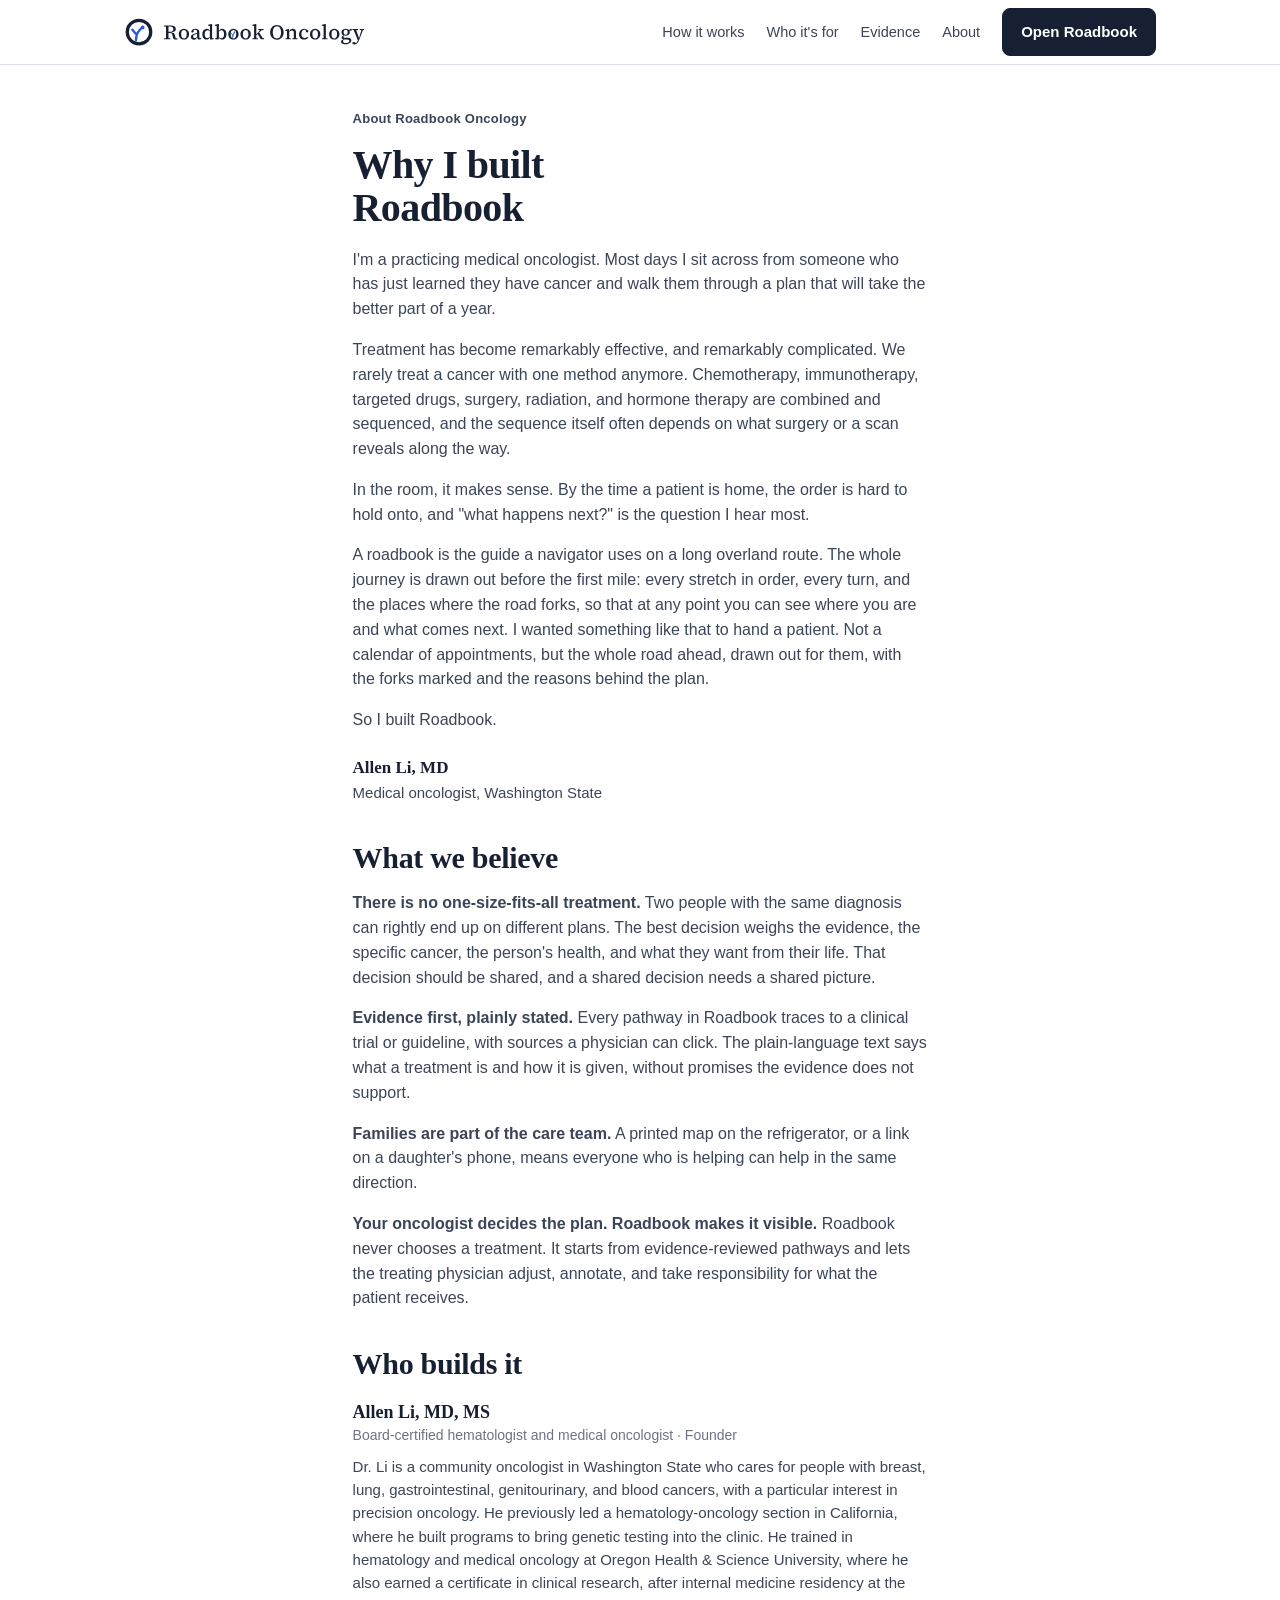
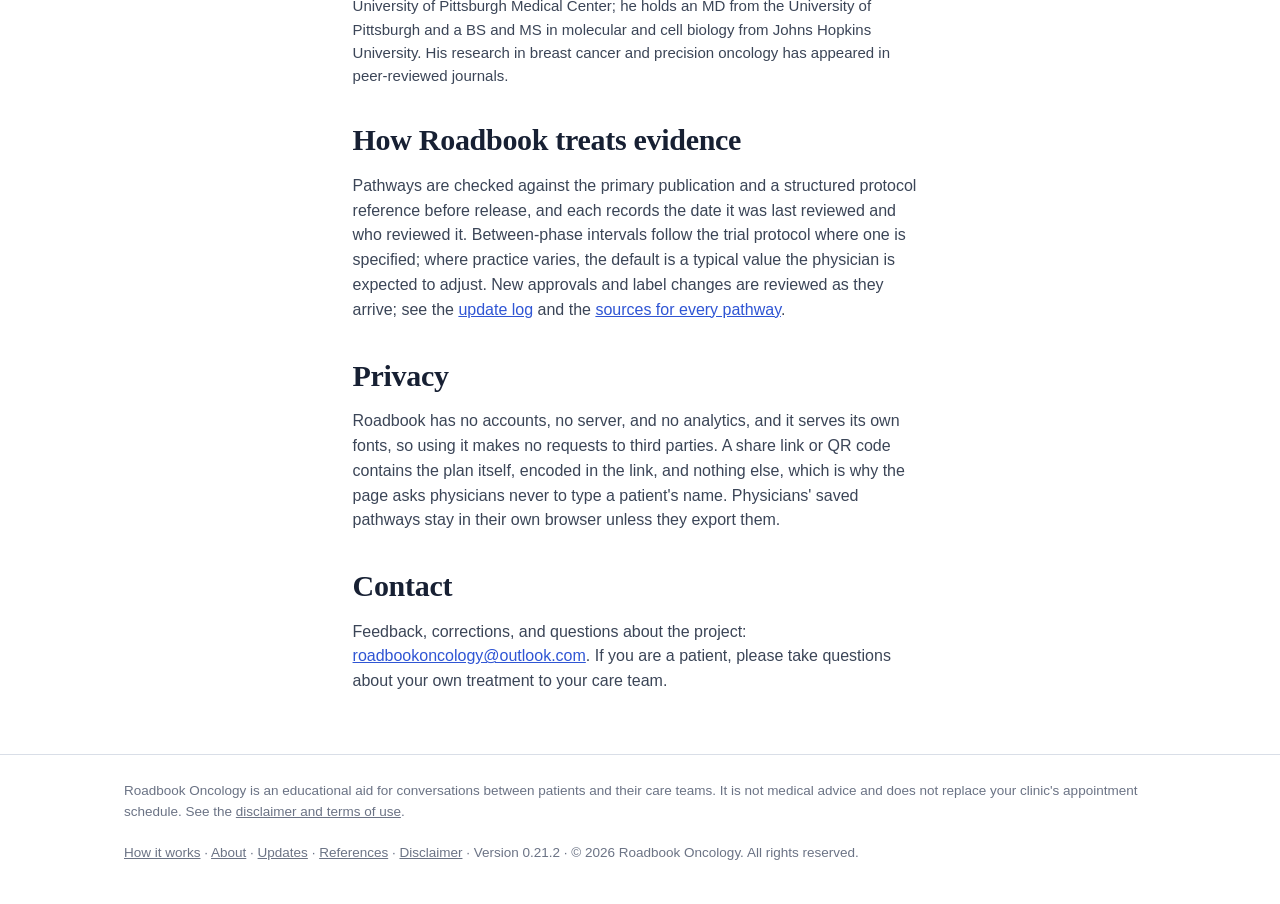
==== about.html @ 65928322 "Shared plans: no link off the page (0.21.2) A plan opened from its link or QR code should take the p" ====
<!doctype html>
<html lang="en">
<head>
<meta charset="utf-8">
<meta name="viewport" content="width=device-width, initial-scale=1">
<title>Roadbook Oncology: about</title>
<meta name="description" content="Why Roadbook exists, who builds it, and how it treats evidence.">
<meta property="og:site_name" content="Roadbook Oncology">
<meta property="og:title" content="Roadbook: treatment maps for cancer care">
<meta property="og:description" content="Why Roadbook exists, who builds it, and how it treats evidence.">
<meta property="og:image" content="https://allentheli.github.io/Roadbook/assets/brand/og.png">
<link rel="icon" href="assets/brand/favicon.svg" type="image/svg+xml">
<link rel="icon" href="assets/brand/favicon.ico" sizes="32x32">
<link rel="apple-touch-icon" href="assets/brand/apple-touch-icon.png">
<link rel="stylesheet" href="fonts/fonts.css">
<link rel="stylesheet" href="site.css?v=044">
</head>
<body>
<header class="top"><div class="wrap">
  <a class="logo" href="index.html"><svg class="mark" viewBox="0 0 24 24" aria-hidden="true"><circle cx="12" cy="12" r="9.4" fill="none" stroke="#172033" stroke-width="2.6"></circle><path d="M9.6 18.4 Q9.6 11.8 14.9 8.3 M9.6 13.6 L6.7 10.2" fill="none" stroke="#2F55D4" stroke-width="1.9" stroke-linecap="round" stroke-linejoin="round"></path><circle cx="14.9" cy="8.3" r="1.55" fill="#2F55D4"></circle></svg> <svg class="wordmark full" viewBox="47 63 1920 196" role="img" aria-label="Roadbook Oncology"><g transform="translate(40 40) scale(0.2)"><g fill="#172033"><path d="M344 850L36 850L36 795L171 787L211 787L344 795L344 850M251 850L130 850Q131 799 131 747.5Q131 696 131 644.5Q131 593 131 541L131 541L131 491Q131 440 131 388.5Q131 337 131 285.5Q131 234 130 183L130 183L251 183Q251 235 250.5 287Q250 339 250 392Q250 445 250 501L250 501L250 535Q250 589 250 642Q250 695 250.5 746.5Q251 798 251 850L251 850M594 860L594 860Q539 860 509.5 841Q480 822 468 774L468 774L436 643Q427 604 411.5 583Q396 562 373 553.5Q350 545 313 545L313 545L194 545L194 492L327 492Q380 492 414 475Q448 458 464 428Q480 398 480 360L480 360Q480 299 444 269Q408 239 332 239L332 239L204 239L204 183L346 183Q469 183 535.5 228Q602 273 602 354L602 354Q602 400 575.5 435Q549 470 500 491Q451 512 385 515L385 515L385 521Q424 522 452 529.5Q480 537 500 552Q520 567 533.5 591.5Q547 616 557 652L557 652L604 821L556 786L682 797L682 850Q670 853 656 855Q642 857 627 858.5Q612 860 594 860M163 246L36 238L36 183L176 183L176 246L163 246M990 863L990 863Q924 863 867 833.5Q810 804 776 746Q742 688 742 605L742 605Q742 522 776.5 463.5Q811 405 867.5 374.5Q924 344 990 344L990 344Q1055 344 1112 374Q1169 404 1203.5 461.5Q1238 519 1238 602L1238 602Q1238 685 1203.5 743.5Q1169 802 1112.5 832.5Q1056 863 990 863M990 808L990 808Q1032 808 1061 786Q1090 764 1106 719Q1122 674 1122 605L1122 605Q1122 536 1106 490Q1090 444 1061 421.5Q1032 399 990 399L990 399Q948 399 918.5 421.5Q889 444 874 489Q859 534 859 603L859 603Q859 673 874 718.5Q889 764 918.5 786Q948 808 990 808M1463 865L1463 865Q1406 865 1366 831Q1326 797 1326 734L1326 734Q1326 697 1342 668.5Q1358 640 1395 617.5Q1432 595 1496 577L1496 577Q1524 569 1552 562Q1580 555 1607.5 547Q1635 539 1663 532L1663 532L1663 574Q1628 584 1593.5 595Q1559 606 1524 617L1524 617Q1487 628 1467 643Q1447 658 1439.5 675.5Q1432 693 1432 713L1432 713Q1432 750 1454 770Q1476 790 1513 790L1513 790Q1536 790 1555 781.5Q1574 773 1595.5 757Q1617 741 1646 716L1646 716L1652 772L1615 772Q1596 798 1575.5 819Q1555 840 1528.5 852.5Q1502 865 1463 865M1727 862L1727 862Q1681 862 1654 834Q1627 806 1624 753L1624 753L1621 751L1621 515Q1621 470 1610.5 444Q1600 418 1577.5 407Q1555 396 1520 396L1520 396Q1496 396 1473 400.5Q1450 405 1426 415L1426 415L1469 373L1456 460Q1452 495 1436 511Q1420 527 1395 527L1395 527Q1370 527 1356.5 514Q1343 501 1339 482L1339 482Q1351 419 1407 381.5Q1463 344 1551 344L1551 344Q1607 344 1646.5 361.5Q1686 379 1707 417.5Q1728 456 1728 520L1728 520L1728 742Q1728 769 1738.5 781Q1749 793 1767 793L1767 793Q1779 793 1788.5 789Q1798 785 1806 779L1806 779L1823 814Q1807 836 1783.5 849Q1760 862 1727 862M2078 863L2078 863Q2019 863 1972.5 832.5Q1926 802 1899.5 744.5Q1873 687 1873 607L1873 607Q1873 525 1901 466Q1929 407 1977 375.5Q2025 344 2084 344L2084 344Q2120 344 2146 355Q2172 366 2192 386.5Q2212 407 2230 435L2230 435L2267 435L2262 503Q2223 458 2190.5 436Q2158 414 2119 414L2119 414Q2082 414 2052 434Q2022 454 2004.5 496Q1987 538 1987 604L1987 604Q1987 668 2004 709Q2021 750 2051 770Q2081 790 2119 790L2119 790Q2162 790 2194.5 766.5Q2227 743 2262 696L2262 696L2267 764L2230 764Q2214 793 2194 815.5Q2174 838 2146 850.5Q2118 863 2078 863M2417 850L2245 857L2235 753L2232 751L2232 454L2237 447L2234 212L2150 197L2150 154L2313 118L2342 122L2340 252L2340 788L2417 802L2417 850M2653 858L2484 850L2484 802L2559 788Q2559 763 2559 736.5Q2559 710 2559.5 684Q2560 658 2560 635L2560 635L2560 212L2477 197L2477 154L2639 118L2668 122L2666 252L2663 447L2667 453L2667 757L2665 758L2653 858M2819 863L2819 863Q2782 863 2754.5 851.5Q2727 840 2705.5 817Q2684 794 2665 761L2665 761L2628 761L2633 695Q2671 744 2706.5 768.5Q2742 793 2784 793L2784 793Q2821 793 2850 773Q2879 753 2896 711.5Q2913 670 2913 606L2913 606Q2913 510 2877.5 463.5Q2842 417 2787 417L2787 417Q2760 417 2735.5 428Q2711 439 2686 460.5Q2661 482 2632 514L2632 514L2627 447L2667 447Q2687 414 2710 391.5Q2733 369 2761.5 356.5Q2790 344 2828 344L2828 344Q2884 344 2929.5 373.5Q2975 403 3001.5 460.5Q3028 518 3028 601L3028 601Q3028 682 3000.5 741Q2973 800 2925.5 831.5Q2878 863 2819 863" fill="#172033"/><path d="M3363 863L3363 863Q3297 863 3240 833.5Q3183 804 3149 746Q3115 688 3115 605L3115 605Q3115 522 3149.5 463.5Q3184 405 3240.5 374.5Q3297 344 3363 344L3363 344Q3428 344 3485 374Q3542 404 3576.5 461.5Q3611 519 3611 602L3611 602Q3611 685 3576.5 743.5Q3542 802 3485.5 832.5Q3429 863 3363 863M3363 808L3363 808Q3405 808 3434 786Q3463 764 3479 719Q3495 674 3495 605L3495 605Q3495 536 3479 490Q3463 444 3434 421.5Q3405 399 3363 399L3363 399Q3321 399 3291.5 421.5Q3262 444 3247 489Q3232 534 3232 603L3232 603Q3232 673 3247 718.5Q3262 764 3291.5 786Q3321 808 3363 808" fill="#172033"/><path d="M3947 863L3947 863Q3881 863 3824 833.5Q3767 804 3733 746Q3699 688 3699 605L3699 605Q3699 522 3733.5 463.5Q3768 405 3824.5 374.5Q3881 344 3947 344L3947 344Q4012 344 4069 374Q4126 404 4160.5 461.5Q4195 519 4195 602L4195 602Q4195 685 4160.5 743.5Q4126 802 4069.5 832.5Q4013 863 3947 863M3947 808L3947 808Q3989 808 4018 786Q4047 764 4063 719Q4079 674 4079 605L4079 605Q4079 536 4063 490Q4047 444 4018 421.5Q3989 399 3947 399L3947 399Q3905 399 3875.5 421.5Q3846 444 3831 489Q3816 534 3816 603L3816 603Q3816 673 3831 718.5Q3846 764 3875.5 786Q3905 808 3947 808" fill="#172033"/><path d="M4537 850L4274 850L4274 799L4385 789L4425 789L4537 799L4537 850M4461 850L4350 850Q4351 825 4351 798Q4351 771 4351.5 743.5Q4352 716 4352 688.5Q4352 661 4352 635L4352 635L4352 212L4269 197L4269 154L4432 118L4461 122L4459 252L4459 634Q4459 661 4459 688Q4459 715 4459.5 743Q4460 771 4460 798Q4460 825 4461 850L4461 850M4781 358L4410 706L4410 627L4444 627L4572 487L4701 358L4781 358M4834 850L4673 850L4516 578L4588 507L4764 791L4834 801L4834 850M4667 422L4558 406L4558 357L4812 357L4812 406L4691 419L4667 422" fill="#172033"/></g><path d="M3322.7 778.0 Q3322.7 635.0 3410.1 515.2 M3322.7 665.0 L3276.7 581.1" fill="none" stroke="#2F55D4" stroke-width="46" stroke-linecap="round" stroke-linejoin="round"></path><circle cx="3410.1" cy="515.2" r="40" fill="#2F55D4"></circle><path d="M5445 866L5445 866Q5379 866 5320 843Q5261 820 5216 775.5Q5171 731 5146 666Q5121 601 5121 518L5121 518Q5121 436 5146.5 371Q5172 306 5216.5 260.5Q5261 215 5320 191Q5379 167 5445 167L5445 167Q5511 167 5569.5 190Q5628 213 5673 257.5Q5718 302 5743.5 366Q5769 430 5769 514L5769 514Q5769 596 5743.5 661Q5718 726 5673.5 772Q5629 818 5570 842Q5511 866 5445 866M5445 807L5445 807Q5496 807 5532.5 784Q5569 761 5593.5 721Q5618 681 5629.5 628.5Q5641 576 5641 516L5641 516Q5641 457 5629.5 404.5Q5618 352 5593.5 312Q5569 272 5532.5 249Q5496 226 5445 226L5445 226Q5395 226 5358 249Q5321 272 5296.5 312Q5272 352 5260 404Q5248 456 5248 516L5248 516Q5248 575 5260 628Q5272 681 5296.5 721Q5321 761 5358 784Q5395 807 5445 807M6108 850L5855 850L5855 799L5965 789L6005 789L6108 799L6108 850M6040 850L5929 850Q5929 820 5929.5 783Q5930 746 5930 707Q5930 668 5930 635L5930 635L5930 582Q5930 556 5930 535Q5930 514 5929.5 494Q5929 474 5929 453L5929 453L5849 449L5849 403L5991 350L6020 355L6034 463L6038 464L6038 635Q6038 668 6038.5 707Q6039 746 6039 783Q6039 820 6040 850L6040 850M6435 850L6182 850L6182 799L6288 789L6328 789L6435 799L6435 850M6363 850L6252 850Q6253 820 6253 783Q6253 746 6253.5 707.5Q6254 669 6254 635L6254 635L6254 537Q6254 478 6234.5 454Q6215 430 6172 430L6172 430Q6147 430 6122.5 437.5Q6098 445 6072.5 459.5Q6047 474 6021 496L6021 496L6015 448L6042 448Q6063 418 6089.5 394.5Q6116 371 6148.5 357.5Q6181 344 6218 344L6218 344Q6289 344 6325.5 387.5Q6362 431 6362 519L6362 519L6362 635Q6362 669 6362 707.5Q6362 746 6362.5 783Q6363 820 6363 850L6363 850M6750 863L6750 863Q6675 863 6620 832Q6565 801 6535.5 744Q6506 687 6506 609L6506 609Q6506 529 6538.5 469.5Q6571 410 6627.5 377Q6684 344 6753 344L6753 344Q6809 344 6850.5 361Q6892 378 6917.5 406Q6943 434 6951 467L6951 467Q6947 491 6934 504.5Q6921 518 6896 518L6896 518Q6869 518 6854 501.5Q6839 485 6833 458L6833 458L6809 369L6871 420Q6849 409 6824 402.5Q6799 396 6768 396L6768 396Q6725 396 6691 419.5Q6657 443 6638.5 487.5Q6620 532 6620 596L6620 596Q6620 660 6640 702.5Q6660 745 6695.5 766Q6731 787 6777 787L6777 787Q6808 787 6832.5 778.5Q6857 770 6877.5 755Q6898 740 6915 720L6915 720L6952 753Q6933 783 6907 808Q6881 833 6843 848Q6805 863 6750 863M7278 863L7278 863Q7212 863 7155 833.5Q7098 804 7064 746Q7030 688 7030 605L7030 605Q7030 522 7064.5 463.5Q7099 405 7155.5 374.5Q7212 344 7278 344L7278 344Q7343 344 7400 374Q7457 404 7491.5 461.5Q7526 519 7526 602L7526 602Q7526 685 7491.5 743.5Q7457 802 7400.5 832.5Q7344 863 7278 863M7278 808L7278 808Q7320 808 7349 786Q7378 764 7394 719Q7410 674 7410 605L7410 605Q7410 536 7394 490Q7378 444 7349 421.5Q7320 399 7278 399L7278 399Q7236 399 7206.5 421.5Q7177 444 7162 489Q7147 534 7147 603L7147 603Q7147 673 7162 718.5Q7177 764 7206.5 786Q7236 808 7278 808M7869 850L7605 850L7605 799L7716 789L7756 789L7869 799L7869 850M7792 850L7681 850Q7682 814 7682 778Q7682 742 7682.5 706Q7683 670 7683 635L7683 635L7683 212L7600 197L7600 154L7763 118L7792 122L7790 252L7790 635Q7790 670 7790.5 706Q7791 742 7791 778Q7791 814 7792 850L7792 850M8195 863L8195 863Q8129 863 8072 833.5Q8015 804 7981 746Q7947 688 7947 605L7947 605Q7947 522 7981.5 463.5Q8016 405 8072.5 374.5Q8129 344 8195 344L8195 344Q8260 344 8317 374Q8374 404 8408.5 461.5Q8443 519 8443 602L8443 602Q8443 685 8408.5 743.5Q8374 802 8317.5 832.5Q8261 863 8195 863M8195 808L8195 808Q8237 808 8266 786Q8295 764 8311 719Q8327 674 8327 605L8327 605Q8327 536 8311 490Q8295 444 8266 421.5Q8237 399 8195 399L8195 399Q8153 399 8123.5 421.5Q8094 444 8079 489Q8064 534 8064 603L8064 603Q8064 673 8079 718.5Q8094 764 8123.5 786Q8153 808 8195 808M8735 1085L8735 1085Q8664 1085 8615.5 1069Q8567 1053 8542.5 1025.5Q8518 998 8518 963L8518 963Q8518 934 8533 912Q8548 890 8579.5 873Q8611 856 8661 843L8661 843L8668 850Q8651 863 8639 878Q8627 893 8621 909.5Q8615 926 8615 945L8615 945Q8615 970 8629.5 989.5Q8644 1009 8673.5 1020Q8703 1031 8750 1031L8750 1031Q8805 1031 8842 1017.5Q8879 1004 8898 981.5Q8917 959 8917 933L8917 933Q8917 901 8894.5 881.5Q8872 862 8824 862L8824 862L8695 862Q8678 862 8662 861.5Q8646 861 8631 860L8631 860L8631 841Q8592 834 8568.5 816Q8545 798 8545 763L8545 763Q8545 731 8568 708Q8591 685 8634 664L8634 664L8634 640L8684 648Q8660 669 8648.5 685Q8637 701 8637 721L8637 721Q8637 745 8654 757.5Q8671 770 8710 770L8710 770L8837 770Q8897 770 8935.5 787Q8974 804 8992.5 834Q9011 864 9011 904L9011 904Q9011 941 8991 973.5Q8971 1006 8934 1031Q8897 1056 8846.5 1070.5Q8796 1085 8735 1085M8739 678L8739 678Q8680 678 8635 658.5Q8590 639 8565 601.5Q8540 564 8540 512L8540 512Q8540 461 8565 423Q8590 385 8635 364.5Q8680 344 8739 344L8739 344Q8780 344 8811 353.5Q8842 363 8864.5 379.5Q8887 396 8900 417L8900 417L8909 418Q8923 436 8930.5 458.5Q8938 481 8938 510L8938 510Q8938 561 8913 599Q8888 637 8843.5 657.5Q8799 678 8739 678M8739 629L8739 629Q8769 629 8790.5 614.5Q8812 600 8823.5 573Q8835 546 8835 510L8835 510Q8835 474 8824 447.5Q8813 421 8791.5 407Q8770 393 8740 393L8740 393Q8711 393 8689 407.5Q8667 422 8655.5 448.5Q8644 475 8644 511L8644 511Q8644 547 8655.5 573.5Q8667 600 8688 614.5Q8709 629 8739 629M9025 437L8872 437L8872 406L8898 406L8991 339L9025 344L9025 437M9165 1092L9165 1092Q9134 1092 9111 1083Q9088 1074 9074.5 1058.5Q9061 1043 9058 1025L9058 1025Q9064 1002 9082.5 989Q9101 976 9129 976L9129 976Q9154 976 9173 986.5Q9192 997 9210 1018L9210 1018L9237 1050L9206 1057L9212 1047Q9239 1029 9260.5 1004.5Q9282 980 9300 948.5Q9318 917 9333 880L9333 880L9351 835L9367 831L9445 573L9521 357L9591 357L9394 860Q9363 939 9330.5 990Q9298 1041 9258 1066.5Q9218 1092 9165 1092M9399 796L9331 923L9104 357L9227 357L9377 786L9399 796M9166 417L9065 405L9065 357L9334 357L9334 405L9218 417L9166 417M9517 417L9417 405L9417 357L9630 357L9630 405L9546 417L9517 417" fill="#172033"/></g></svg></a>
  <div class="nav-wrap">
    <input type="checkbox" id="navtoggle" class="navcb" aria-label="Show menu">
    <label class="navtoggle" for="navtoggle"><span></span><span></span><span></span></label>
  <nav class="main"><a href="how-it-works.html">How it works</a><a href="index.html#who">Who it's for</a><a href="index.html#evidence">Evidence</a><a href="about.html">About</a><a class="btn" href="app.html" style="color:#fff">Open Roadbook</a></nav>
  </div>
</div></header>

<section style="border-top:0"><div class="wrap prose">
  <p class="eyebrow">About Roadbook Oncology</p>
  <h1 class="display" style="font-size:40px">Why I built Roadbook</h1>
  <p>I'm a practicing medical oncologist. Most days I sit across from someone who has just learned they have cancer and walk them through a plan that will take the better part of a year.</p>
  <p>Treatment has become remarkably effective, and remarkably complicated. We rarely treat a cancer with one method anymore. Chemotherapy, immunotherapy, targeted drugs, surgery, radiation, and hormone therapy are combined and sequenced, and the sequence itself often depends on what surgery or a scan reveals along the way.</p>
  <p>In the room, it makes sense. By the time a patient is home, the order is hard to hold onto, and "what happens next?" is the question I hear most.</p>
  <p>A roadbook is the guide a navigator uses on a long overland route. The whole journey is drawn out before the first mile: every stretch in order, every turn, and the places where the road forks, so that at any point you can see where you are and what comes next. I wanted something like that to hand a patient. Not a calendar of appointments, but the whole road ahead, drawn out for them, with the forks marked and the reasons behind the plan.</p>
  <p>So I built Roadbook.</p>
  <p class="sig"><b>Allen Li, MD</b><br>Medical oncologist, Washington State</p>

  <h2>What we believe</h2>
  <p><b>There is no one-size-fits-all treatment.</b> Two people with the same diagnosis can rightly end up on different plans. The best decision weighs the evidence, the specific cancer, the person's health, and what they want from their life. That decision should be shared, and a shared decision needs a shared picture.</p>
  <p><b>Evidence first, plainly stated.</b> Every pathway in Roadbook traces to a clinical trial or guideline, with sources a physician can click. The plain-language text says what a treatment is and how it is given, without promises the evidence does not support.</p>
  <p><b>Families are part of the care team.</b> A printed map on the refrigerator, or a link on a daughter's phone, means everyone who is helping can help in the same direction.</p>
  <p><b>Your oncologist decides the plan. Roadbook makes it visible.</b> Roadbook never chooses a treatment. It starts from evidence-reviewed pathways and lets the treating physician adjust, annotate, and take responsibility for what the patient receives.</p>

  <h2>Who builds it</h2>
  <div class="team">
    <div class="person">
      <!-- Photo: optional, hidden for now.
      <div class="ph">[photo, optional]</div>
      -->
      <div><b>Allen Li, MD, MS</b><div class="role">Board-certified hematologist and medical oncologist · Founder</div>
        <p>Dr. Li is a community oncologist in Washington State who cares for people with breast, lung, gastrointestinal, genitourinary, and blood cancers, with a particular interest in precision oncology. He previously led a hematology-oncology section in California, where he built programs to bring genetic testing into the clinic. He trained in hematology and medical oncology at Oregon Health &amp; Science University, where he also earned a certificate in clinical research, after internal medicine residency at the University of Pittsburgh Medical Center; he holds an MD from the University of Pittsburgh and a BS and MS in molecular and cell biology from Johns Hopkins University. His research in breast cancer and precision oncology has appeared in peer-reviewed journals.</p></div>
    </div>
    <!-- Collaborators: hidden until the first collaborator joins. Restore this block then.
    <div class="person">
      <div class="ph">[photo]</div>
      <div><b>[Collaborator name]</b><div class="role">[Role, e.g. resident physician · pathway review]</div>
        <p>[One or two sentences.]</p></div>
    </div>
    -->
  </div>
  <!-- Editor note, hidden with the placeholders above:
  <div class="placeholder" style="margin-top:22px">Still needed: an optional photo, collaborators as they join, and a contact line below. The founder story above is a draft in your voice — edit freely.</div>
  -->

  <h2>How Roadbook treats evidence</h2>
  <p>Pathways are checked against the primary publication and a structured protocol reference before release, and each records the date it was last reviewed and who reviewed it. Between-phase intervals follow the trial protocol where one is specified; where practice varies, the default is a typical value the physician is expected to adjust. New approvals and label changes are reviewed as they arrive; see the <a href="updates.html">update log</a> and the <a href="references.html">sources for every pathway</a>.</p>
  <h2>Privacy</h2>
  <p>Roadbook has no accounts, no server, and no analytics, and it serves its own fonts, so using it makes no requests to third parties. A share link or QR code contains the plan itself, encoded in the link, and nothing else, which is why the page asks physicians never to type a patient's name. Physicians' saved pathways stay in their own browser unless they export them.</p>
  <h2>Contact</h2>
  <p>Feedback, corrections, and questions about the project: <a href="mailto:roadbookoncology@outlook.com">roadbookoncology@outlook.com</a>. If you are a patient, please take questions about your own treatment to your care team.</p>
</div></section>

<footer><div class="wrap">
  <div>Roadbook Oncology is an educational aid for conversations between patients and their care teams. It is not medical advice and does not replace your clinic's appointment schedule. See the <a href="disclaimer.html">disclaimer and terms of use</a>.</div>
  <div><a href="how-it-works.html">How it works</a> · <a href="about.html">About</a> · <a href="updates.html">Updates</a> · <a href="references.html">References</a> · <a href="disclaimer.html">Disclaimer</a> · <span id="ver"></span> · &copy; 2026 Roadbook Oncology. All rights reserved.</div>
</div></footer>
<script src="regimens.js?v=0.21.2"></script>
<script>document.getElementById('ver').textContent = 'Version ' + APP_VERSION;</script>

</body></html>
---- site.css ----
:root{
  --ink:#172033; --ink-2:#3B4557; --muted:#6B7385; --line:#D9DEE7; --line-2:#EEF1F5; --paper:#fff; --app:#F4F6F9; --accent:#2F55D4;
  --chemo:#3457D5; --io:#0E9F8E; --targeted:#7A4FD6; --endocrine:#C48A16; --radiation:#E0603C; --watch:#4C9A5B;
  --serif:'Source Serif 4', Georgia, 'Times New Roman', serif;
  --sans:'Atkinson Hyperlegible', 'Segoe UI', Roboto, Helvetica, Arial, sans-serif;
}
*{box-sizing:border-box}
html{scroll-behavior:smooth}
body{margin:0;font-family:var(--sans);color:var(--ink);background:var(--paper);font-size:16px;line-height:1.55;-webkit-font-smoothing:antialiased}
a{color:var(--accent)}
.wrap{max-width:1080px;margin:0 auto;padding:0 24px}
header.top{border-bottom:1px solid var(--line);background:#fff;position:sticky;top:0;z-index:5}
section,[id]{scroll-margin-top:76px}
header.top .wrap{display:flex;align-items:center;justify-content:space-between;height:64px}
.logo{display:flex;align-items:center;gap:10px;text-decoration:none;color:var(--ink);font:600 21px/1 var(--serif);letter-spacing:-.01em}
.logo svg.mark{width:30px;height:30px}
.logo svg.wordmark{height:.747em;width:auto}
/* the full-name wordmark includes descenders, so it is taller than the cap-height box; the nudge recentres the caps on the mark */
.logo svg.wordmark.full{height:.974em;position:relative;top:.11em}
nav.main{display:flex;gap:22px;align-items:center;font-size:14.5px}
nav.main a{color:var(--ink-2);text-decoration:none}
nav.main a:hover{color:var(--ink)}
nav.main a.btn,nav.main a.btn:hover,nav.main a.btn:visited{color:#fff!important}
.btn{display:inline-block;padding:11px 18px;border-radius:8px;background:var(--ink);color:#fff;text-decoration:none;font-weight:700;font-size:15px;border:1px solid var(--ink)}
.btn:hover{background:#0f1626}
.btn.sec{background:#fff;color:var(--ink);border-color:var(--line)}
.btn.sec:hover{border-color:var(--ink-2)}
.hero{padding:72px 0 40px}
.hero .wrap{display:grid;grid-template-columns:1.05fr 1fr;gap:48px;align-items:center}
.eyebrow{font-size:13px;font-weight:700;color:var(--accent);letter-spacing:.02em;margin:0 0 14px}
h1.display{font:600 46px/1.08 var(--serif);letter-spacing:-.015em;margin:0 0 18px;max-width:14ch}
.lede{font-size:18.5px;color:var(--ink-2);margin:0 0 26px;max-width:46ch}
.ctas{display:flex;gap:10px;flex-wrap:wrap;align-items:center}
.ctas small{color:var(--muted);font-size:13px;flex-basis:100%}
.sheetcard{background:#fff;border:1px solid var(--line);border-radius:10px;padding:22px 24px 18px;box-shadow:0 1px 2px rgba(23,32,51,.05),0 20px 50px rgba(23,32,51,.10)}
.sheetcard .lbl{font:600 11.5px/1 var(--serif);color:var(--ink);padding-bottom:10px;border-bottom:1px solid var(--line);margin-bottom:12px;display:flex;justify-content:space-between}
.sheetcard .lbl span{font-family:var(--sans);font-weight:400;color:var(--muted)}
.sheetcard h3{font:600 17px/1.2 var(--serif);margin:0 0 4px}
.sheetcard p{margin:0 0 12px;font-size:12px;color:var(--muted)}
.sheetcard svg{width:100%;height:auto;display:block}
section{padding:44px 0;border-top:1px solid var(--line)}
section h2{font:600 30px/1.15 var(--serif);letter-spacing:-.01em;margin:0 0 8px}
section .sub{color:var(--ink-2);margin:0 0 26px;max-width:62ch;font-size:16.5px}
.cols{display:grid;grid-template-columns:repeat(3,1fr);gap:28px}
.cols h3{font-size:16.5px;margin:0 0 6px}
.cols p{margin:0;color:var(--ink-2);font-size:15px}
.cols .ic{width:34px;height:34px;border-radius:9px;background:var(--line-2);display:flex;align-items:center;justify-content:center;margin-bottom:12px}
.two{display:grid;grid-template-columns:1fr 1fr;gap:40px}
ul.checks{list-style:none;margin:0;padding:0}
ul.checks li{padding:6px 0 6px 26px;position:relative;color:var(--ink-2)}
ul.checks li::before{content:"✓";position:absolute;left:0;top:6px;font-weight:700;color:var(--ink)}
.libgrid{display:grid;grid-template-columns:repeat(4,1fr);gap:18px}
.libcard{border:1px solid var(--line);border-radius:10px;padding:16px 18px}
.libcard b{display:block;font:600 17px/1.2 var(--serif);margin-bottom:8px}
.libcard ul{margin:0;padding:0;list-style:none;font-size:14px;color:var(--ink-2)}
.libcard li{padding:2px 0}
.libcard .n{font-size:12.5px;color:var(--muted);margin-top:8px}
.updates li{padding:8px 0;border-top:1px solid var(--line-2);display:grid;grid-template-columns:110px 1fr;gap:12px;font-size:15px}
.updates li:first-child{border-top:0}
.updates time{color:var(--muted);font-size:13.5px;padding-top:2px}
.disc{background:var(--app);border-radius:10px;padding:18px 22px;font-size:14px;color:var(--ink-2)}
footer{border-top:1px solid var(--line);padding:26px 0 40px;font-size:13.5px;color:var(--muted)}
footer .wrap{display:flex;justify-content:space-between;gap:20px;flex-wrap:wrap}
footer a{color:var(--muted)}
.prose{max-width:70ch}
.prose h2{margin-top:36px}
.prose p{color:var(--ink-2)}
.placeholder{background:#FFF7E0;border:1px dashed #E0B84C;border-radius:8px;padding:12px 14px;color:#6b5300;font-size:14px}
.team{display:grid;grid-template-columns:1fr;gap:30px;margin-top:20px;max-width:70ch}
.person{display:grid;grid-template-columns:1fr;gap:16px;align-items:start}
.person:has(.ph){grid-template-columns:96px 1fr}
.person .ph{width:96px;height:96px;border-radius:50%;background:var(--line-2);border:1px solid var(--line);display:flex;align-items:center;justify-content:center;color:var(--muted);font-size:12px;text-align:center;overflow:hidden}
.person .ph img{width:100%;height:100%;object-fit:cover}
.person b{display:block;font:600 18px/1.2 var(--serif)}
.person .role{color:var(--muted);font-size:14px;margin:2px 0 8px}
.person p{margin:0;font-size:15px;color:var(--ink-2)}
.tablescroll{overflow-x:auto;-webkit-overflow-scrolling:touch}
table.reg{width:100%;border-collapse:collapse;font-size:14px;min-width:640px}
table.reg th{text-align:left;font-size:12px;color:var(--muted);padding:8px 8px 8px 0;border-bottom:1px solid var(--line)}
table.reg td{padding:8px 8px 8px 0;border-bottom:1px solid var(--line-2);vertical-align:top}
.refs h3{font:600 20px/1.2 var(--serif);margin:28px 0 6px}
.refs h4{font-size:13px;color:var(--muted);margin:16px 0 4px;letter-spacing:.02em}
.refs ul{margin:0 0 6px;padding-left:0;list-style:none}
.refs li{padding:4px 0;font-size:14.5px}
.refs li small{color:var(--muted);display:block}
/* hero example switcher: labelled tabs on every screen, swipe on touch */
.heroswitch{margin-top:30px}
.hstabs{display:flex;justify-content:center;gap:6px;flex-wrap:wrap;margin-bottom:14px}
.hstabs button{appearance:none;border:1px solid var(--line);background:#fff;color:var(--ink-2);font:600 13.5px/1 inherit;padding:9px 15px;border-radius:999px;cursor:pointer}
.hstabs button:hover{border-color:var(--ink-2);color:var(--ink)}
.hstabs button[aria-selected=true]{background:var(--ink);border-color:var(--ink);color:#fff}
.hsview{position:relative}
/* .heroimg sets display:block later in this file, so scope these to win */
.hsview .hsslide{display:none}
.hsview .hsslide.on{display:block}
.heroswitch .heroimg{margin-top:0}
.hscap{margin:13px 0 0;text-align:center;font-size:13.5px;color:var(--muted)}
@media (max-width:760px){ .hstabs button{padding:8px 12px;font-size:13px} .hscap{font-size:12.5px} }

/* numbered walkthrough on the guide page */
ol.steps-guide{margin:14px 0 18px;padding-left:0;list-style:none;counter-reset:sg}
ol.steps-guide li{counter-increment:sg;position:relative;padding:0 0 12px 40px;line-height:1.55}
ol.steps-guide li::before{content:counter(sg);position:absolute;left:0;top:1px;width:25px;height:25px;border-radius:50%;background:var(--ink);color:#fff;font-size:13px;font-weight:700;display:flex;align-items:center;justify-content:center}

/* --- header nav: inline on wide screens, a dropdown on narrow ones ---
   A checkbox toggle rather than <details>: a closed <details> hides its content
   at the rendering level, so it cannot be re-shown with CSS on wide screens. --- */
.nav-wrap{position:relative}
.navcb{position:absolute;width:1px;height:1px;opacity:0;margin:0}
.navtoggle{display:flex;flex-direction:column;justify-content:center;gap:4px;width:40px;height:36px;padding:0 8px;cursor:pointer;border:1px solid var(--line);border-radius:8px;background:#fff}
.navtoggle span{display:block;height:2px;background:var(--ink);border-radius:2px}
.navcb:focus-visible + .navtoggle{outline:2px solid var(--accent);outline-offset:2px}
.nav-wrap nav.main{display:none}
.navcb:checked ~ nav.main{display:flex;flex-direction:column;align-items:flex-start;gap:15px;position:absolute;right:0;top:calc(100% + 9px);background:#fff;border:1px solid var(--line);border-radius:10px;padding:16px 18px;min-width:210px;box-shadow:0 12px 32px rgba(23,32,51,.14);z-index:10}
.navcb:checked ~ nav.main a.btn{width:100%;text-align:center}
@media (min-width:761px){
  .navtoggle{display:none}
  .nav-wrap nav.main,.navcb:checked ~ nav.main{display:flex;flex-direction:row;align-items:center;position:static;background:none;border:0;border-radius:0;padding:0;min-width:0;box-shadow:none;gap:22px}
  .navcb:checked ~ nav.main a.btn{width:auto}
}
@media (max-width:760px){
  header.top .wrap{height:58px;padding:0 16px}
  .logo{font-size:19px}
  .logo svg.mark{width:26px;height:26px}
  .wrap{padding:0 16px}
}

@media (max-width:820px){
  .hero{padding:44px 0 24px}
  .hero .wrap{grid-template-columns:1fr;gap:28px}
  h1.display{font-size:36px}
  .cols,.two,.libgrid{grid-template-columns:1fr}
  nav.main{gap:14px;font-size:14px}
  .updates li{grid-template-columns:1fr}
}

/* ---------- v0.4 landing ---------- */
.hero{padding:56px 0 28px}
.hero .wrap{display:block}
.herotext{max-width:62ch}
h1.display{max-width:16ch}
.byline{margin:0 0 22px;color:var(--ink-2);font-size:16px}
.byline b{color:var(--ink)}
.heroimg{display:block;margin:34px auto 0;max-width:1040px;border:1px solid var(--line);border-radius:10px;overflow:hidden;box-shadow:0 1px 2px rgba(23,32,51,.05),0 24px 60px rgba(23,32,51,.12);background:#fff}
.heroimg img{display:block;width:100%;height:auto}
.trust{border-top:1px solid var(--line);border-bottom:1px solid var(--line);background:var(--app)}
.trust .wrap{display:flex;flex-wrap:wrap;gap:8px 34px;justify-content:center;padding:14px 24px;font-size:14px;color:var(--ink-2)}
.trust span{display:inline-flex;align-items:center;gap:8px}
.trust svg{width:20px;height:20px;color:var(--ink)}
section.problem{border-top:0;text-align:center;padding:54px 0 36px}
section.problem h2{font-size:34px;max-width:none;margin:0 auto 12px;text-wrap:balance}
section.problem h2 span{color:var(--accent)}
section.problem .sub{margin:0 auto;text-align:center}
.ba{display:grid;grid-template-columns:1fr;gap:28px;align-items:start}
/* the map gets the full content width so its labels read at the size the
   handout prints them; the calendar sits above it, compact */
.ba-col:not(.wide){max-width:560px}
.ba-col h3{font:600 15px/1.2 var(--serif);margin:0 0 10px;color:var(--muted)}
.ba-col img{width:100%;height:auto;display:block;border:1px solid var(--line);border-radius:8px;padding:14px 12px 8px;background:#fff}
ul.cal{list-style:none;margin:0;padding:0;border:1px solid var(--line);border-radius:8px;background:#fff;font-size:14px}
ul.cal li{display:flex;gap:12px;padding:8px 12px;border-top:1px solid var(--line-2);color:var(--ink-2)}
ul.cal li:first-child{border-top:0}
ul.cal time{color:var(--muted);width:52px;flex:none;font-size:13px}
ul.cal li.more{justify-content:center;color:var(--muted);letter-spacing:.2em}
ul.cal li.q{justify-content:center;color:var(--muted);font-style:italic}
.pull{font:600 24px/1.3 var(--serif);text-align:center;margin:30px auto 0;max-width:30ch;letter-spacing:-.01em}
.pull.small{font-size:19px;text-align:left;margin:10px 0 0;color:var(--ink)}
.triad{display:grid;grid-template-columns:repeat(3,1fr);gap:16px;margin-top:8px}
.triad>div{border:1px solid var(--line);border-radius:10px;padding:18px 20px}
.triad>div.hi{border-color:var(--ink);box-shadow:inset 0 3px 0 var(--ink)}
.triad b{display:block;font:600 18px/1.2 var(--serif);margin-bottom:4px}
.triad p{margin:0;color:var(--ink-2)}
.portal{margin-top:26px;display:grid;grid-template-columns:1fr 1fr;gap:28px;align-items:center}
.portal p{margin:0;color:var(--ink-2)}
.portal table{width:100%;border-collapse:collapse;font-size:14px}
.portal th{text-align:center;font-weight:700;color:var(--muted);font-size:12.5px;padding:6px 8px;border-bottom:1px solid var(--line)}
.portal th:first-child,.portal td:first-child{text-align:left}
.portal td{text-align:center;padding:7px 8px;border-bottom:1px solid var(--line-2);color:var(--ink-2)}
.portal td:last-child{color:var(--ink);font-weight:700}
.imgcard{border:1px solid var(--line);border-radius:10px;padding:16px 14px 10px;background:#fff;box-shadow:0 10px 30px rgba(23,32,51,.08)}
.imgcard img{width:100%;height:auto;display:block}
.demo{margin:36px 0 0;padding-bottom:12px}
.demo video{width:100%;height:auto;display:block;border-radius:6px;background:#fff}
.demo figcaption{margin:12px 2px 0;font-size:14px;color:var(--ink-2)}
.steps3{display:grid;grid-template-columns:repeat(3,1fr);gap:28px}
/* icon, number and title share one header row; the paragraph runs below */
.steps3>div{display:grid;grid-template-columns:38px 1fr;gap:1px 12px;align-content:start}
.steps3 .num{grid-column:2;grid-row:1;align-self:end;font:600 12px/1 var(--serif);color:var(--accent);letter-spacing:.06em}
.steps3 .ic{grid-column:1;grid-row:1 / span 2;width:38px;height:38px;border-radius:10px;background:var(--line-2);display:flex;align-items:center;justify-content:center;margin:0}
.steps3 .ic svg{width:22px;height:22px;color:var(--ink)}
.steps3 h3{grid-column:2;grid-row:2;font-size:17px;margin:0}
.steps3 p{grid-column:1 / -1;grid-row:3;margin:9px 0 0;color:var(--ink-2);font-size:15px}
.sub2{font:600 19px/1.3 var(--serif);margin:-2px 0 14px;color:var(--ink-2)}
ul.checks li b{color:var(--ink)}
.libline{margin:0;text-align:center;font-size:16.5px;color:var(--ink-2);max-width:64ch;margin-left:auto;margin-right:auto}
.libline b{color:var(--ink)}
.btn.small{padding:8px 12px;font-size:13.5px}
.more-link{margin:18px 0 0;color:var(--ink-2);font-size:15px}
.cites>div{border-left:3px solid var(--line);padding:2px 0 2px 16px;margin-bottom:18px}
.cites p{margin:0 0 6px;color:var(--ink-2);font-size:15px}
.cites small{color:var(--muted);font-size:13px;line-height:1.5}
section.founder{background:var(--app)}
.fbox{max-width:66ch;margin:0 auto}
.fbox h2{margin-bottom:14px}
.fbox p{font-size:17.5px;color:var(--ink-2);margin:0 0 14px}
.sig{margin-top:22px!important;font-size:15px!important}
.sig b{color:var(--ink);font-family:var(--serif);font-size:17px}
section.final{text-align:center;padding:64px 0 60px}
section.final h2{font-size:38px;margin:0 auto 12px;max-width:22ch}
section.final .sub{margin:0 auto 22px;text-align:center}
section.final .ctas{justify-content:center}
section.final .byline{margin-top:18px;color:var(--muted);font-size:14.5px}
.refblock{margin:0 0 14px}
.refblock b{font:600 15.5px/1.3 var(--serif)}
.refblock .meta{color:var(--muted);font-size:12.5px;margin-left:6px}
.refblock ul{margin:2px 0 0}
/* wide map images: on a phone they scroll sideways at a legible size rather
   than shrinking to the screen */
.mapscroll{overflow-x:auto;-webkit-overflow-scrolling:touch;min-width:0}
.ba-col.wide,#forks .imgcard{min-width:0}
.swipe{display:none;font-size:12.5px;color:var(--muted);margin:6px 0 0}
#forks .wrap.two{grid-template-columns:1fr;gap:20px}
#forks .wrap.two > div:first-child{max-width:760px}
@media (max-width:820px){
  .mapscroll{margin:0 -24px;padding:0 24px}
  .mapscroll img{min-width:720px}
  .imgcard .mapscroll{margin:0 -14px;padding:0 14px}
  .mapscroll + .swipe{display:block}
  .ba,.triad,.portal,.steps3{grid-template-columns:1fr}
  section.problem h2{font-size:27px}
  section.final h2{font-size:30px}
  .trust .wrap{gap:8px 18px;font-size:13px}
  .pull{font-size:20px}
}
/* the page gutter is 16px below 760px; the map bleed must match it (after the 820px rule so it wins) */
@media (max-width:760px){ .mapscroll{margin:0 -16px;padding:0 16px} }
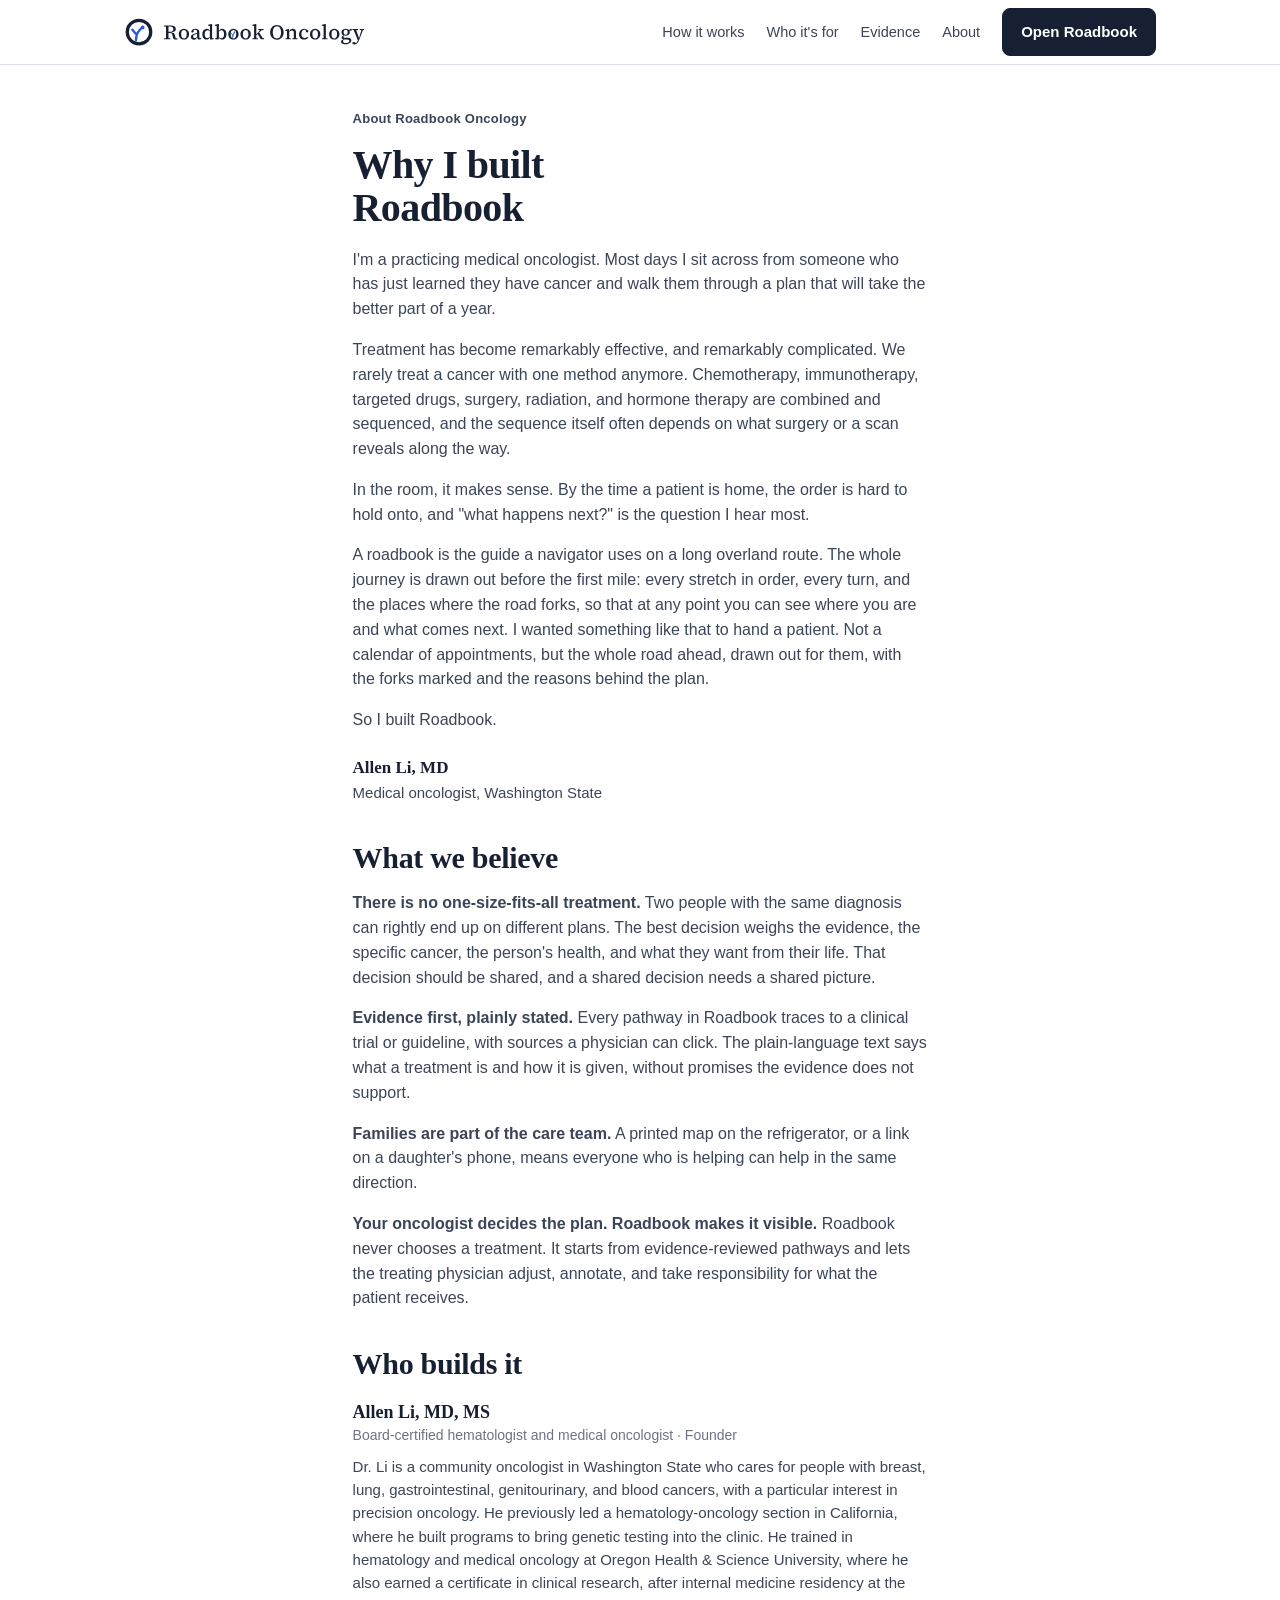
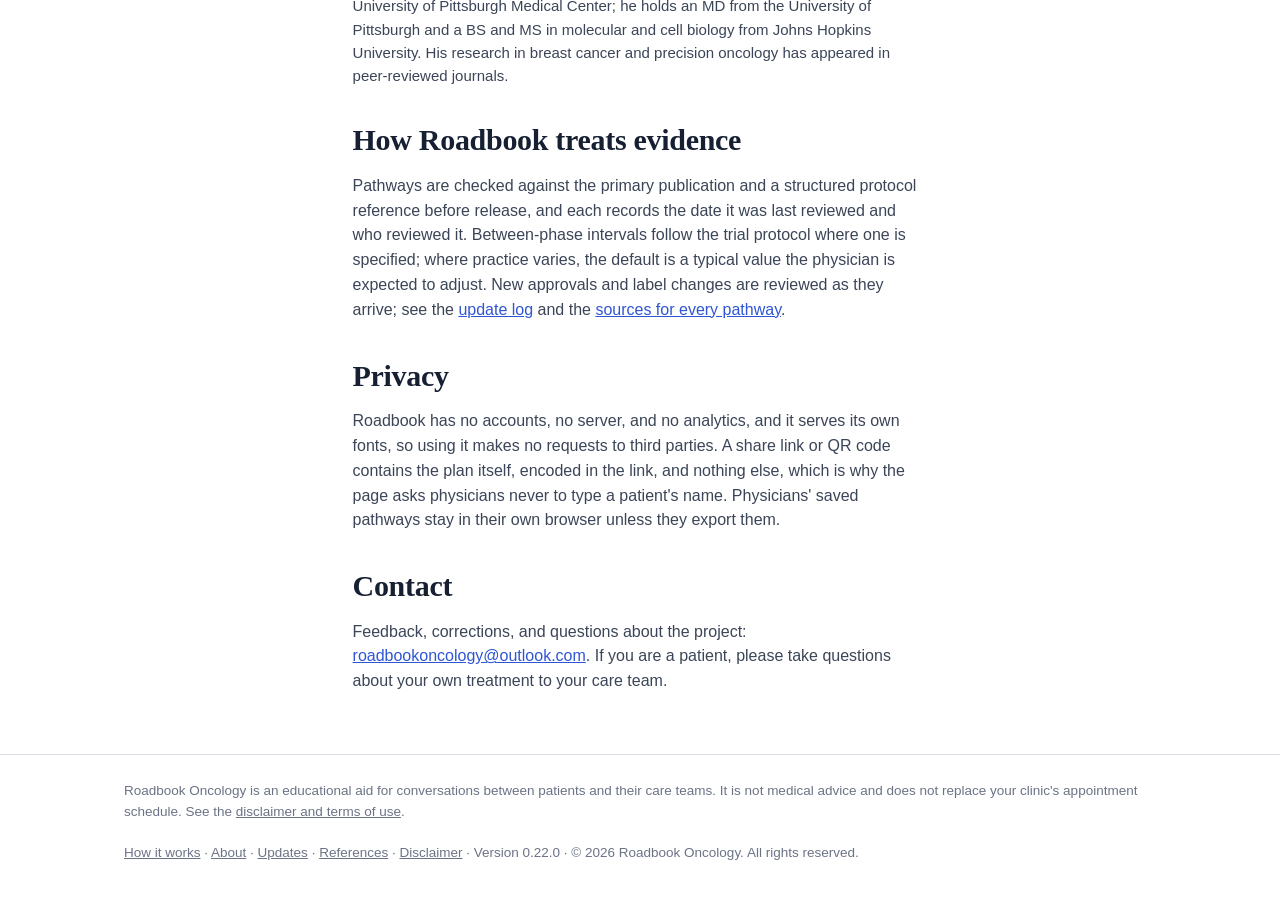
==== commit 47f33a2a: "Step text: the schedule said once, the longest descriptions shortened (0.22.0) Every step prints a s" ====
--- a/about.html
+++ b/about.html
@@ -74,7 +74,7 @@
   <div>Roadbook Oncology is an educational aid for conversations between patients and their care teams. It is not medical advice and does not replace your clinic's appointment schedule. See the <a href="disclaimer.html">disclaimer and terms of use</a>.</div>
   <div><a href="how-it-works.html">How it works</a> · <a href="about.html">About</a> · <a href="updates.html">Updates</a> · <a href="references.html">References</a> · <a href="disclaimer.html">Disclaimer</a> · <span id="ver"></span> · &copy; 2026 Roadbook Oncology. All rights reserved.</div>
 </div></footer>
-<script src="regimens.js?v=0.21.2"></script>
+<script src="regimens.js?v=0.22.0"></script>
 <script>document.getElementById('ver').textContent = 'Version ' + APP_VERSION;</script>
 
 </body></html>
--- a/site.css
+++ b/site.css
@@ -9,6 +9,9 @@
 body{margin:0;font-family:var(--sans);color:var(--ink);background:var(--paper);font-size:16px;line-height:1.55;-webkit-font-smoothing:antialiased}
 a{color:var(--accent)}
 .wrap{max-width:1080px;margin:0 auto;padding:0 24px}
+/* keyboard and screen-reader users: the first Tab press offers a jump past the header */
+.skip{position:absolute;left:-9999px;top:10px;z-index:100;background:#fff;color:var(--ink);padding:9px 14px;border:1px solid var(--line);border-radius:8px;font-size:14px;text-decoration:none;box-shadow:0 6px 20px rgba(23,32,51,.12)}
+.skip:focus{left:12px;outline:2px solid var(--accent);outline-offset:2px}
 header.top{border-bottom:1px solid var(--line);background:#fff;position:sticky;top:0;z-index:5}
 section,[id]{scroll-margin-top:76px}
 header.top .wrap{display:flex;align-items:center;justify-content:space-between;height:64px}
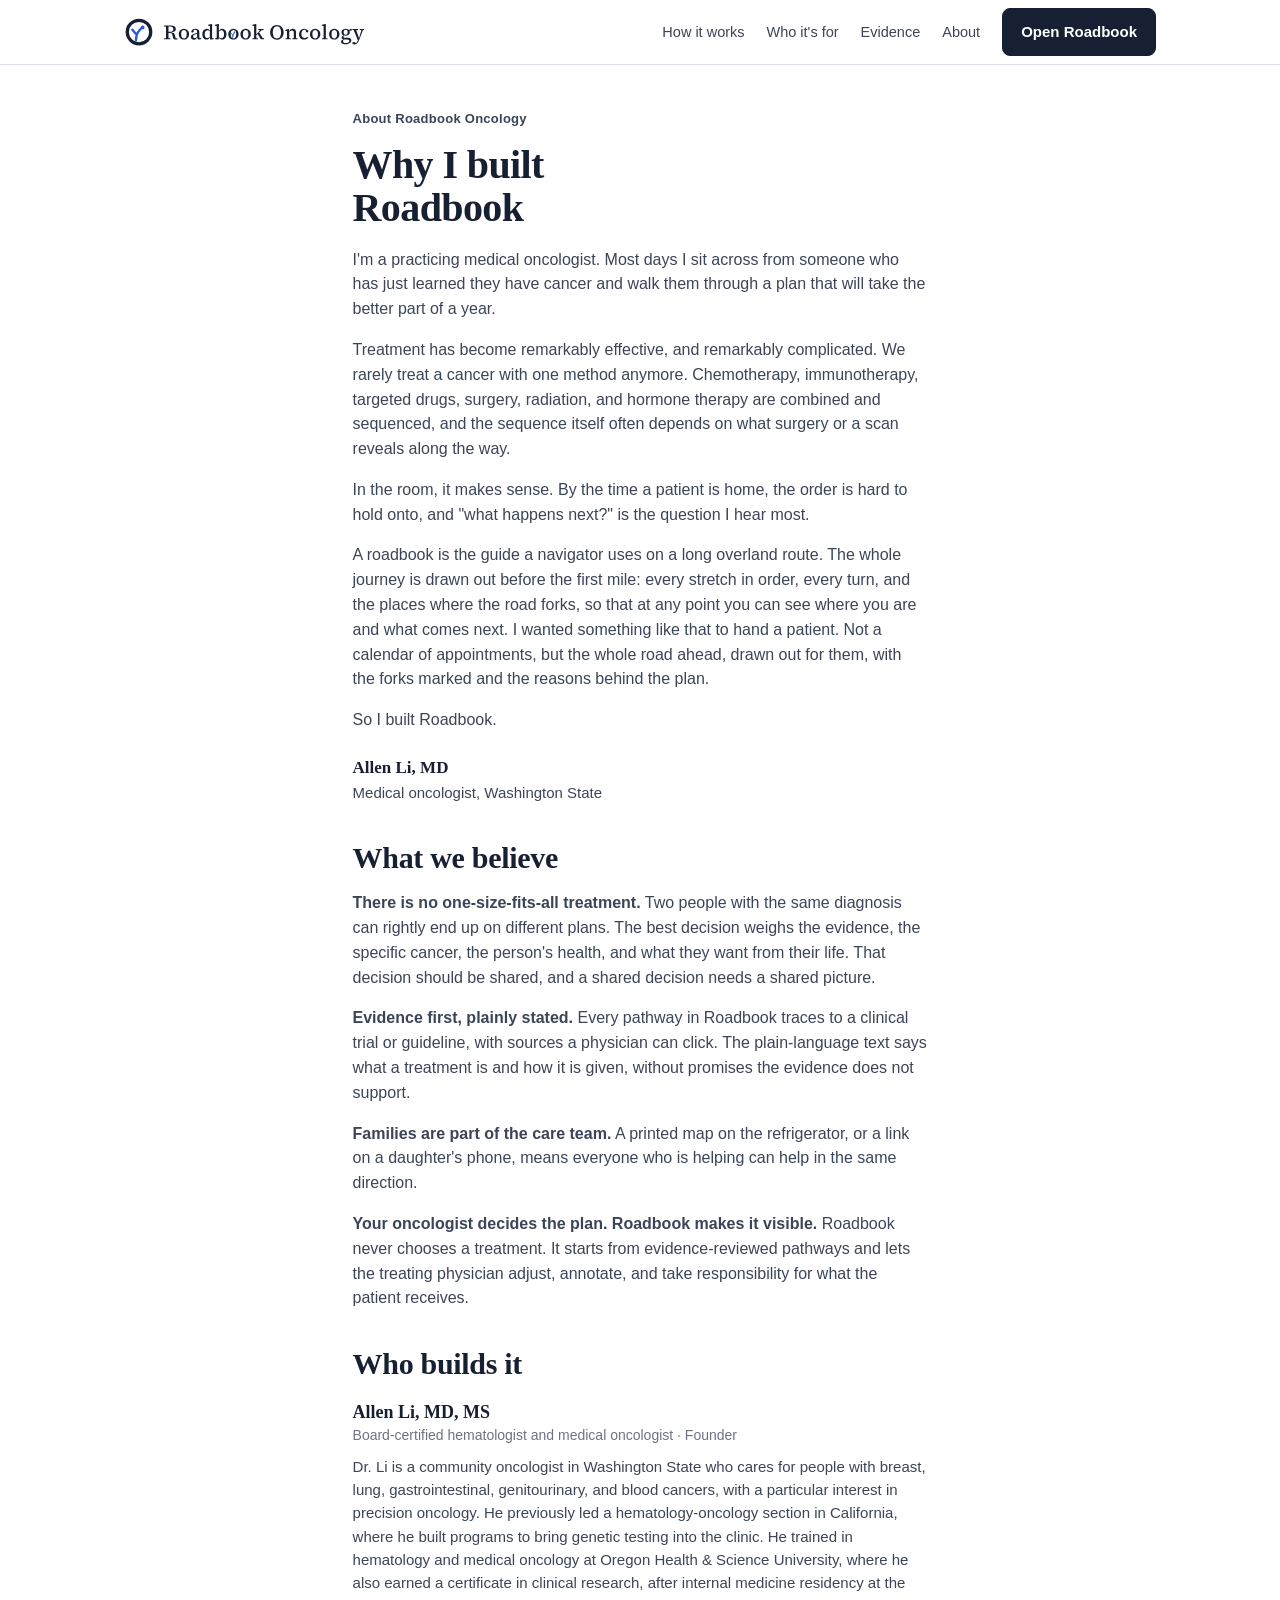
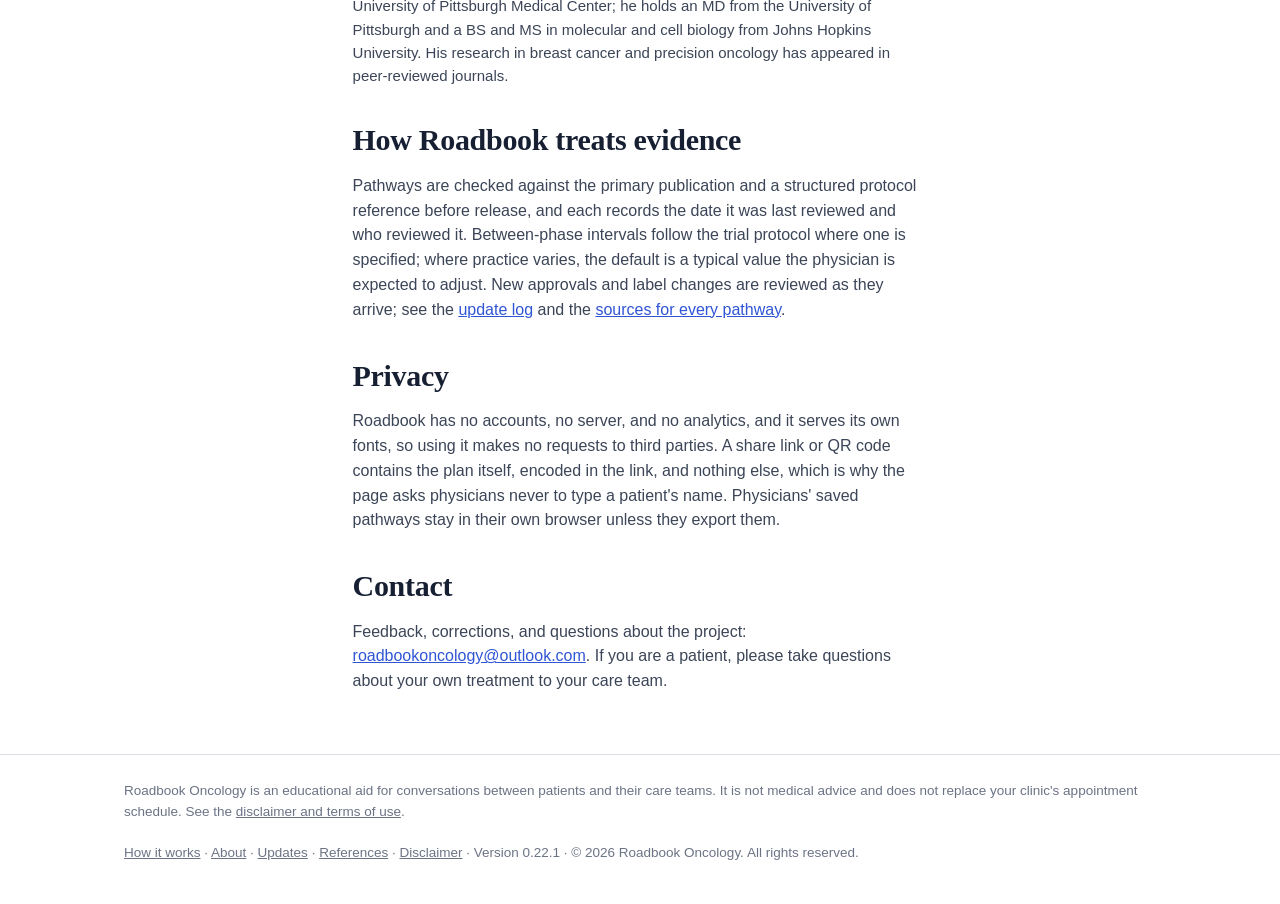
==== commit fc8b1bec: "Step text: the step's own cadence out of every description (0.22.1) The owner asked whether the step" ====
--- a/about.html
+++ b/about.html
@@ -13,9 +13,10 @@
 <link rel="icon" href="assets/brand/favicon.ico" sizes="32x32">
 <link rel="apple-touch-icon" href="assets/brand/apple-touch-icon.png">
 <link rel="stylesheet" href="fonts/fonts.css">
-<link rel="stylesheet" href="site.css?v=044">
+<link rel="stylesheet" href="site.css?v=045">
 </head>
 <body>
+<a class="skip" href="#content">Skip to content</a>
 <header class="top"><div class="wrap">
   <a class="logo" href="index.html"><svg class="mark" viewBox="0 0 24 24" aria-hidden="true"><circle cx="12" cy="12" r="9.4" fill="none" stroke="#172033" stroke-width="2.6"></circle><path d="M9.6 18.4 Q9.6 11.8 14.9 8.3 M9.6 13.6 L6.7 10.2" fill="none" stroke="#2F55D4" stroke-width="1.9" stroke-linecap="round" stroke-linejoin="round"></path><circle cx="14.9" cy="8.3" r="1.55" fill="#2F55D4"></circle></svg> <svg class="wordmark full" viewBox="47 63 1920 196" role="img" aria-label="Roadbook Oncology"><g transform="translate(40 40) scale(0.2)"><g fill="#172033"><path d="M344 850L36 850L36 795L171 787L211 787L344 795L344 850M251 850L130 850Q131 799 131 747.5Q131 696 131 644.5Q131 593 131 541L131 541L131 491Q131 440 131 388.5Q131 337 131 285.5Q131 234 130 183L130 183L251 183Q251 235 250.5 287Q250 339 250 392Q250 445 250 501L250 501L250 535Q250 589 250 642Q250 695 250.5 746.5Q251 798 251 850L251 850M594 860L594 860Q539 860 509.5 841Q480 822 468 774L468 774L436 643Q427 604 411.5 583Q396 562 373 553.5Q350 545 313 545L313 545L194 545L194 492L327 492Q380 492 414 475Q448 458 464 428Q480 398 480 360L480 360Q480 299 444 269Q408 239 332 239L332 239L204 239L204 183L346 183Q469 183 535.5 228Q602 273 602 354L602 354Q602 400 575.5 435Q549 470 500 491Q451 512 385 515L385 515L385 521Q424 522 452 529.5Q480 537 500 552Q520 567 533.5 591.5Q547 616 557 652L557 652L604 821L556 786L682 797L682 850Q670 853 656 855Q642 857 627 858.5Q612 860 594 860M163 246L36 238L36 183L176 183L176 246L163 246M990 863L990 863Q924 863 867 833.5Q810 804 776 746Q742 688 742 605L742 605Q742 522 776.5 463.5Q811 405 867.5 374.5Q924 344 990 344L990 344Q1055 344 1112 374Q1169 404 1203.5 461.5Q1238 519 1238 602L1238 602Q1238 685 1203.5 743.5Q1169 802 1112.5 832.5Q1056 863 990 863M990 808L990 808Q1032 808 1061 786Q1090 764 1106 719Q1122 674 1122 605L1122 605Q1122 536 1106 490Q1090 444 1061 421.5Q1032 399 990 399L990 399Q948 399 918.5 421.5Q889 444 874 489Q859 534 859 603L859 603Q859 673 874 718.5Q889 764 918.5 786Q948 808 990 808M1463 865L1463 865Q1406 865 1366 831Q1326 797 1326 734L1326 734Q1326 697 1342 668.5Q1358 640 1395 617.5Q1432 595 1496 577L1496 577Q1524 569 1552 562Q1580 555 1607.5 547Q1635 539 1663 532L1663 532L1663 574Q1628 584 1593.5 595Q1559 606 1524 617L1524 617Q1487 628 1467 643Q1447 658 1439.5 675.5Q1432 693 1432 713L1432 713Q1432 750 1454 770Q1476 790 1513 790L1513 790Q1536 790 1555 781.5Q1574 773 1595.5 757Q1617 741 1646 716L1646 716L1652 772L1615 772Q1596 798 1575.5 819Q1555 840 1528.5 852.5Q1502 865 1463 865M1727 862L1727 862Q1681 862 1654 834Q1627 806 1624 753L1624 753L1621 751L1621 515Q1621 470 1610.5 444Q1600 418 1577.5 407Q1555 396 1520 396L1520 396Q1496 396 1473 400.5Q1450 405 1426 415L1426 415L1469 373L1456 460Q1452 495 1436 511Q1420 527 1395 527L1395 527Q1370 527 1356.5 514Q1343 501 1339 482L1339 482Q1351 419 1407 381.5Q1463 344 1551 344L1551 344Q1607 344 1646.5 361.5Q1686 379 1707 417.5Q1728 456 1728 520L1728 520L1728 742Q1728 769 1738.5 781Q1749 793 1767 793L1767 793Q1779 793 1788.5 789Q1798 785 1806 779L1806 779L1823 814Q1807 836 1783.5 849Q1760 862 1727 862M2078 863L2078 863Q2019 863 1972.5 832.5Q1926 802 1899.5 744.5Q1873 687 1873 607L1873 607Q1873 525 1901 466Q1929 407 1977 375.5Q2025 344 2084 344L2084 344Q2120 344 2146 355Q2172 366 2192 386.5Q2212 407 2230 435L2230 435L2267 435L2262 503Q2223 458 2190.5 436Q2158 414 2119 414L2119 414Q2082 414 2052 434Q2022 454 2004.5 496Q1987 538 1987 604L1987 604Q1987 668 2004 709Q2021 750 2051 770Q2081 790 2119 790L2119 790Q2162 790 2194.5 766.5Q2227 743 2262 696L2262 696L2267 764L2230 764Q2214 793 2194 815.5Q2174 838 2146 850.5Q2118 863 2078 863M2417 850L2245 857L2235 753L2232 751L2232 454L2237 447L2234 212L2150 197L2150 154L2313 118L2342 122L2340 252L2340 788L2417 802L2417 850M2653 858L2484 850L2484 802L2559 788Q2559 763 2559 736.5Q2559 710 2559.5 684Q2560 658 2560 635L2560 635L2560 212L2477 197L2477 154L2639 118L2668 122L2666 252L2663 447L2667 453L2667 757L2665 758L2653 858M2819 863L2819 863Q2782 863 2754.5 851.5Q2727 840 2705.5 817Q2684 794 2665 761L2665 761L2628 761L2633 695Q2671 744 2706.5 768.5Q2742 793 2784 793L2784 793Q2821 793 2850 773Q2879 753 2896 711.5Q2913 670 2913 606L2913 606Q2913 510 2877.5 463.5Q2842 417 2787 417L2787 417Q2760 417 2735.5 428Q2711 439 2686 460.5Q2661 482 2632 514L2632 514L2627 447L2667 447Q2687 414 2710 391.5Q2733 369 2761.5 356.5Q2790 344 2828 344L2828 344Q2884 344 2929.5 373.5Q2975 403 3001.5 460.5Q3028 518 3028 601L3028 601Q3028 682 3000.5 741Q2973 800 2925.5 831.5Q2878 863 2819 863" fill="#172033"/><path d="M3363 863L3363 863Q3297 863 3240 833.5Q3183 804 3149 746Q3115 688 3115 605L3115 605Q3115 522 3149.5 463.5Q3184 405 3240.5 374.5Q3297 344 3363 344L3363 344Q3428 344 3485 374Q3542 404 3576.5 461.5Q3611 519 3611 602L3611 602Q3611 685 3576.5 743.5Q3542 802 3485.5 832.5Q3429 863 3363 863M3363 808L3363 808Q3405 808 3434 786Q3463 764 3479 719Q3495 674 3495 605L3495 605Q3495 536 3479 490Q3463 444 3434 421.5Q3405 399 3363 399L3363 399Q3321 399 3291.5 421.5Q3262 444 3247 489Q3232 534 3232 603L3232 603Q3232 673 3247 718.5Q3262 764 3291.5 786Q3321 808 3363 808" fill="#172033"/><path d="M3947 863L3947 863Q3881 863 3824 833.5Q3767 804 3733 746Q3699 688 3699 605L3699 605Q3699 522 3733.5 463.5Q3768 405 3824.5 374.5Q3881 344 3947 344L3947 344Q4012 344 4069 374Q4126 404 4160.5 461.5Q4195 519 4195 602L4195 602Q4195 685 4160.5 743.5Q4126 802 4069.5 832.5Q4013 863 3947 863M3947 808L3947 808Q3989 808 4018 786Q4047 764 4063 719Q4079 674 4079 605L4079 605Q4079 536 4063 490Q4047 444 4018 421.5Q3989 399 3947 399L3947 399Q3905 399 3875.5 421.5Q3846 444 3831 489Q3816 534 3816 603L3816 603Q3816 673 3831 718.5Q3846 764 3875.5 786Q3905 808 3947 808" fill="#172033"/><path d="M4537 850L4274 850L4274 799L4385 789L4425 789L4537 799L4537 850M4461 850L4350 850Q4351 825 4351 798Q4351 771 4351.5 743.5Q4352 716 4352 688.5Q4352 661 4352 635L4352 635L4352 212L4269 197L4269 154L4432 118L4461 122L4459 252L4459 634Q4459 661 4459 688Q4459 715 4459.5 743Q4460 771 4460 798Q4460 825 4461 850L4461 850M4781 358L4410 706L4410 627L4444 627L4572 487L4701 358L4781 358M4834 850L4673 850L4516 578L4588 507L4764 791L4834 801L4834 850M4667 422L4558 406L4558 357L4812 357L4812 406L4691 419L4667 422" fill="#172033"/></g><path d="M3322.7 778.0 Q3322.7 635.0 3410.1 515.2 M3322.7 665.0 L3276.7 581.1" fill="none" stroke="#2F55D4" stroke-width="46" stroke-linecap="round" stroke-linejoin="round"></path><circle cx="3410.1" cy="515.2" r="40" fill="#2F55D4"></circle><path d="M5445 866L5445 866Q5379 866 5320 843Q5261 820 5216 775.5Q5171 731 5146 666Q5121 601 5121 518L5121 518Q5121 436 5146.5 371Q5172 306 5216.5 260.5Q5261 215 5320 191Q5379 167 5445 167L5445 167Q5511 167 5569.5 190Q5628 213 5673 257.5Q5718 302 5743.5 366Q5769 430 5769 514L5769 514Q5769 596 5743.5 661Q5718 726 5673.5 772Q5629 818 5570 842Q5511 866 5445 866M5445 807L5445 807Q5496 807 5532.5 784Q5569 761 5593.5 721Q5618 681 5629.5 628.5Q5641 576 5641 516L5641 516Q5641 457 5629.5 404.5Q5618 352 5593.5 312Q5569 272 5532.5 249Q5496 226 5445 226L5445 226Q5395 226 5358 249Q5321 272 5296.5 312Q5272 352 5260 404Q5248 456 5248 516L5248 516Q5248 575 5260 628Q5272 681 5296.5 721Q5321 761 5358 784Q5395 807 5445 807M6108 850L5855 850L5855 799L5965 789L6005 789L6108 799L6108 850M6040 850L5929 850Q5929 820 5929.5 783Q5930 746 5930 707Q5930 668 5930 635L5930 635L5930 582Q5930 556 5930 535Q5930 514 5929.5 494Q5929 474 5929 453L5929 453L5849 449L5849 403L5991 350L6020 355L6034 463L6038 464L6038 635Q6038 668 6038.5 707Q6039 746 6039 783Q6039 820 6040 850L6040 850M6435 850L6182 850L6182 799L6288 789L6328 789L6435 799L6435 850M6363 850L6252 850Q6253 820 6253 783Q6253 746 6253.5 707.5Q6254 669 6254 635L6254 635L6254 537Q6254 478 6234.5 454Q6215 430 6172 430L6172 430Q6147 430 6122.5 437.5Q6098 445 6072.5 459.5Q6047 474 6021 496L6021 496L6015 448L6042 448Q6063 418 6089.5 394.5Q6116 371 6148.5 357.5Q6181 344 6218 344L6218 344Q6289 344 6325.5 387.5Q6362 431 6362 519L6362 519L6362 635Q6362 669 6362 707.5Q6362 746 6362.5 783Q6363 820 6363 850L6363 850M6750 863L6750 863Q6675 863 6620 832Q6565 801 6535.5 744Q6506 687 6506 609L6506 609Q6506 529 6538.5 469.5Q6571 410 6627.5 377Q6684 344 6753 344L6753 344Q6809 344 6850.5 361Q6892 378 6917.5 406Q6943 434 6951 467L6951 467Q6947 491 6934 504.5Q6921 518 6896 518L6896 518Q6869 518 6854 501.5Q6839 485 6833 458L6833 458L6809 369L6871 420Q6849 409 6824 402.5Q6799 396 6768 396L6768 396Q6725 396 6691 419.5Q6657 443 6638.5 487.5Q6620 532 6620 596L6620 596Q6620 660 6640 702.5Q6660 745 6695.5 766Q6731 787 6777 787L6777 787Q6808 787 6832.5 778.5Q6857 770 6877.5 755Q6898 740 6915 720L6915 720L6952 753Q6933 783 6907 808Q6881 833 6843 848Q6805 863 6750 863M7278 863L7278 863Q7212 863 7155 833.5Q7098 804 7064 746Q7030 688 7030 605L7030 605Q7030 522 7064.5 463.5Q7099 405 7155.5 374.5Q7212 344 7278 344L7278 344Q7343 344 7400 374Q7457 404 7491.5 461.5Q7526 519 7526 602L7526 602Q7526 685 7491.5 743.5Q7457 802 7400.5 832.5Q7344 863 7278 863M7278 808L7278 808Q7320 808 7349 786Q7378 764 7394 719Q7410 674 7410 605L7410 605Q7410 536 7394 490Q7378 444 7349 421.5Q7320 399 7278 399L7278 399Q7236 399 7206.5 421.5Q7177 444 7162 489Q7147 534 7147 603L7147 603Q7147 673 7162 718.5Q7177 764 7206.5 786Q7236 808 7278 808M7869 850L7605 850L7605 799L7716 789L7756 789L7869 799L7869 850M7792 850L7681 850Q7682 814 7682 778Q7682 742 7682.5 706Q7683 670 7683 635L7683 635L7683 212L7600 197L7600 154L7763 118L7792 122L7790 252L7790 635Q7790 670 7790.5 706Q7791 742 7791 778Q7791 814 7792 850L7792 850M8195 863L8195 863Q8129 863 8072 833.5Q8015 804 7981 746Q7947 688 7947 605L7947 605Q7947 522 7981.5 463.5Q8016 405 8072.5 374.5Q8129 344 8195 344L8195 344Q8260 344 8317 374Q8374 404 8408.5 461.5Q8443 519 8443 602L8443 602Q8443 685 8408.5 743.5Q8374 802 8317.5 832.5Q8261 863 8195 863M8195 808L8195 808Q8237 808 8266 786Q8295 764 8311 719Q8327 674 8327 605L8327 605Q8327 536 8311 490Q8295 444 8266 421.5Q8237 399 8195 399L8195 399Q8153 399 8123.5 421.5Q8094 444 8079 489Q8064 534 8064 603L8064 603Q8064 673 8079 718.5Q8094 764 8123.5 786Q8153 808 8195 808M8735 1085L8735 1085Q8664 1085 8615.5 1069Q8567 1053 8542.5 1025.5Q8518 998 8518 963L8518 963Q8518 934 8533 912Q8548 890 8579.5 873Q8611 856 8661 843L8661 843L8668 850Q8651 863 8639 878Q8627 893 8621 909.5Q8615 926 8615 945L8615 945Q8615 970 8629.5 989.5Q8644 1009 8673.5 1020Q8703 1031 8750 1031L8750 1031Q8805 1031 8842 1017.5Q8879 1004 8898 981.5Q8917 959 8917 933L8917 933Q8917 901 8894.5 881.5Q8872 862 8824 862L8824 862L8695 862Q8678 862 8662 861.5Q8646 861 8631 860L8631 860L8631 841Q8592 834 8568.5 816Q8545 798 8545 763L8545 763Q8545 731 8568 708Q8591 685 8634 664L8634 664L8634 640L8684 648Q8660 669 8648.5 685Q8637 701 8637 721L8637 721Q8637 745 8654 757.5Q8671 770 8710 770L8710 770L8837 770Q8897 770 8935.5 787Q8974 804 8992.5 834Q9011 864 9011 904L9011 904Q9011 941 8991 973.5Q8971 1006 8934 1031Q8897 1056 8846.5 1070.5Q8796 1085 8735 1085M8739 678L8739 678Q8680 678 8635 658.5Q8590 639 8565 601.5Q8540 564 8540 512L8540 512Q8540 461 8565 423Q8590 385 8635 364.5Q8680 344 8739 344L8739 344Q8780 344 8811 353.5Q8842 363 8864.5 379.5Q8887 396 8900 417L8900 417L8909 418Q8923 436 8930.5 458.5Q8938 481 8938 510L8938 510Q8938 561 8913 599Q8888 637 8843.5 657.5Q8799 678 8739 678M8739 629L8739 629Q8769 629 8790.5 614.5Q8812 600 8823.5 573Q8835 546 8835 510L8835 510Q8835 474 8824 447.5Q8813 421 8791.5 407Q8770 393 8740 393L8740 393Q8711 393 8689 407.5Q8667 422 8655.5 448.5Q8644 475 8644 511L8644 511Q8644 547 8655.5 573.5Q8667 600 8688 614.5Q8709 629 8739 629M9025 437L8872 437L8872 406L8898 406L8991 339L9025 344L9025 437M9165 1092L9165 1092Q9134 1092 9111 1083Q9088 1074 9074.5 1058.5Q9061 1043 9058 1025L9058 1025Q9064 1002 9082.5 989Q9101 976 9129 976L9129 976Q9154 976 9173 986.5Q9192 997 9210 1018L9210 1018L9237 1050L9206 1057L9212 1047Q9239 1029 9260.5 1004.5Q9282 980 9300 948.5Q9318 917 9333 880L9333 880L9351 835L9367 831L9445 573L9521 357L9591 357L9394 860Q9363 939 9330.5 990Q9298 1041 9258 1066.5Q9218 1092 9165 1092M9399 796L9331 923L9104 357L9227 357L9377 786L9399 796M9166 417L9065 405L9065 357L9334 357L9334 405L9218 417L9166 417M9517 417L9417 405L9417 357L9630 357L9630 405L9546 417L9517 417" fill="#172033"/></g></svg></a>
   <div class="nav-wrap">
@@ -24,6 +25,7 @@
   <nav class="main"><a href="how-it-works.html">How it works</a><a href="index.html#who">Who it's for</a><a href="index.html#evidence">Evidence</a><a href="about.html">About</a><a class="btn" href="app.html" style="color:#fff">Open Roadbook</a></nav>
   </div>
 </div></header>
+<main id="content">
 
 <section style="border-top:0"><div class="wrap prose">
   <p class="eyebrow">About Roadbook Oncology</p>
@@ -70,11 +72,12 @@
   <p>Feedback, corrections, and questions about the project: <a href="mailto:roadbookoncology@outlook.com">roadbookoncology@outlook.com</a>. If you are a patient, please take questions about your own treatment to your care team.</p>
 </div></section>
 
+</main>
 <footer><div class="wrap">
   <div>Roadbook Oncology is an educational aid for conversations between patients and their care teams. It is not medical advice and does not replace your clinic's appointment schedule. See the <a href="disclaimer.html">disclaimer and terms of use</a>.</div>
   <div><a href="how-it-works.html">How it works</a> · <a href="about.html">About</a> · <a href="updates.html">Updates</a> · <a href="references.html">References</a> · <a href="disclaimer.html">Disclaimer</a> · <span id="ver"></span> · &copy; 2026 Roadbook Oncology. All rights reserved.</div>
 </div></footer>
-<script src="regimens.js?v=0.22.0"></script>
+<script src="regimens.js?v=0.22.1"></script>
 <script>document.getElementById('ver').textContent = 'Version ' + APP_VERSION;</script>
 
 </body></html>
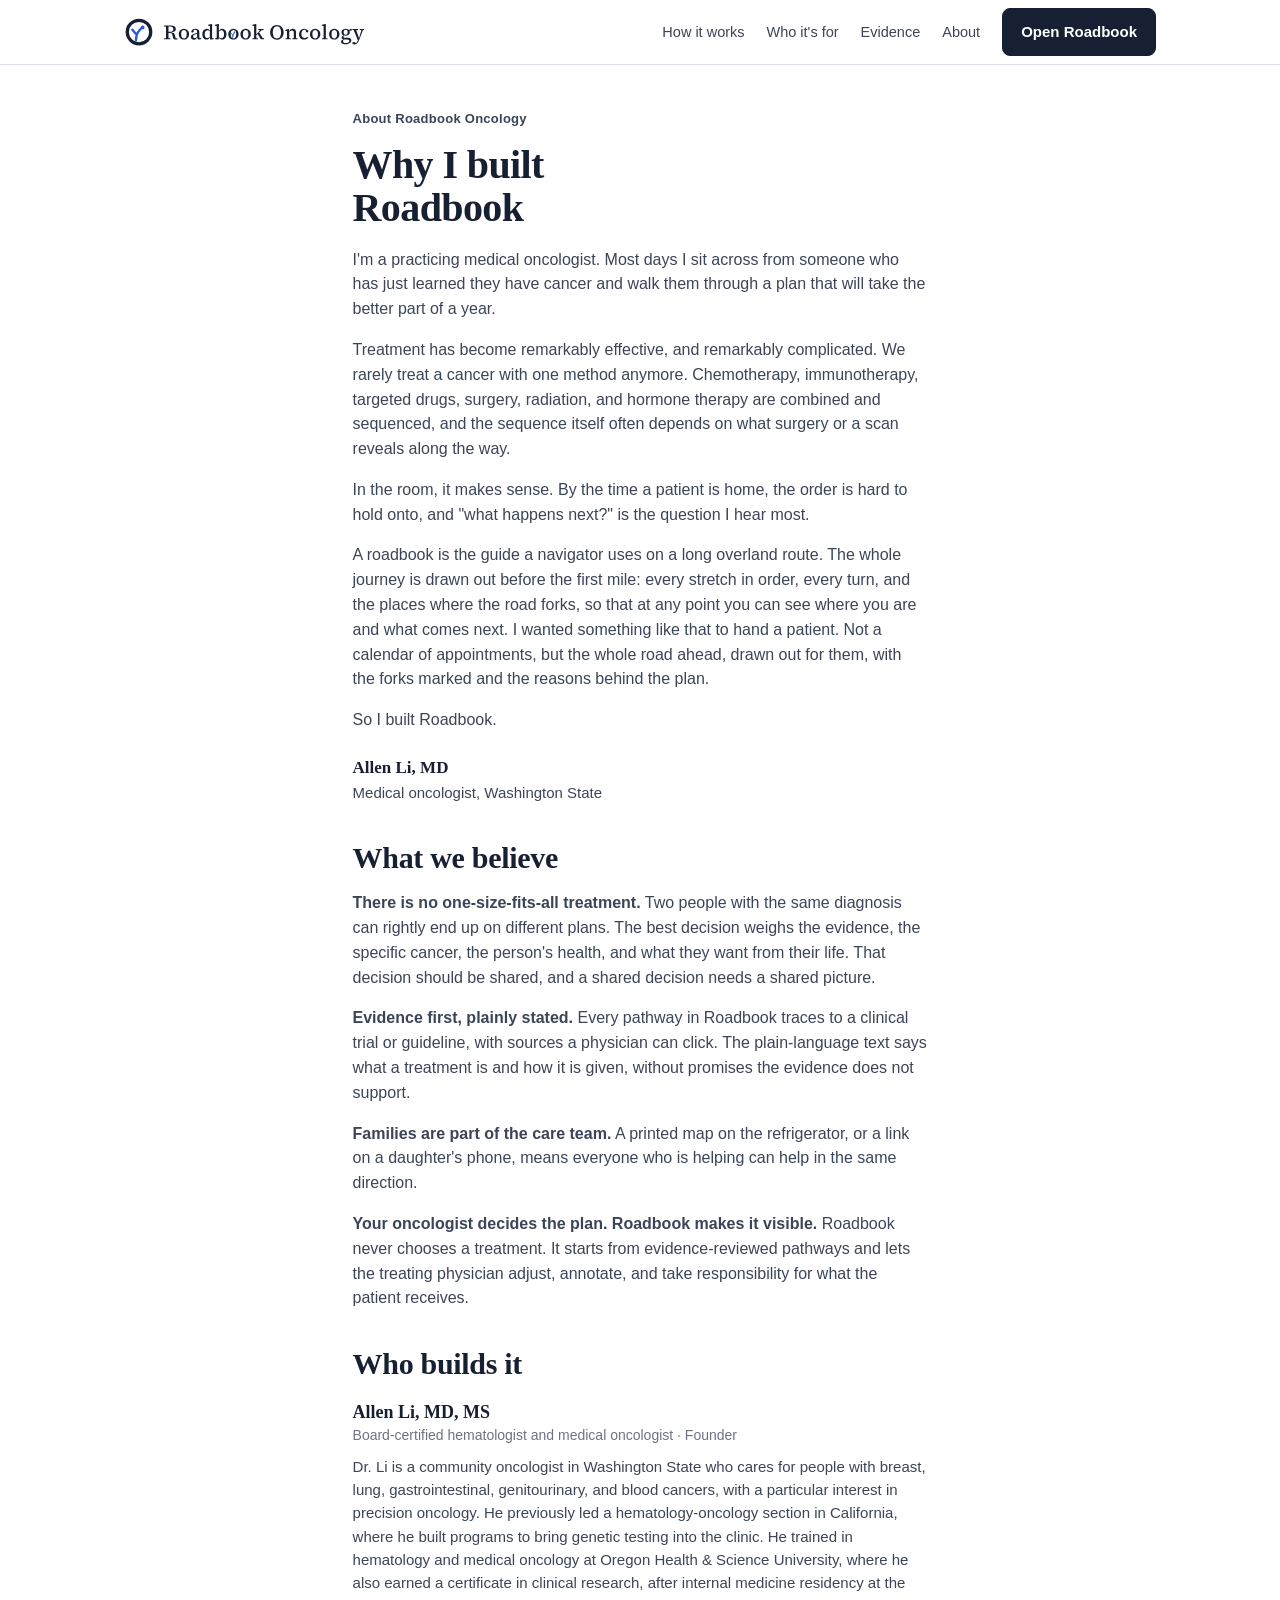
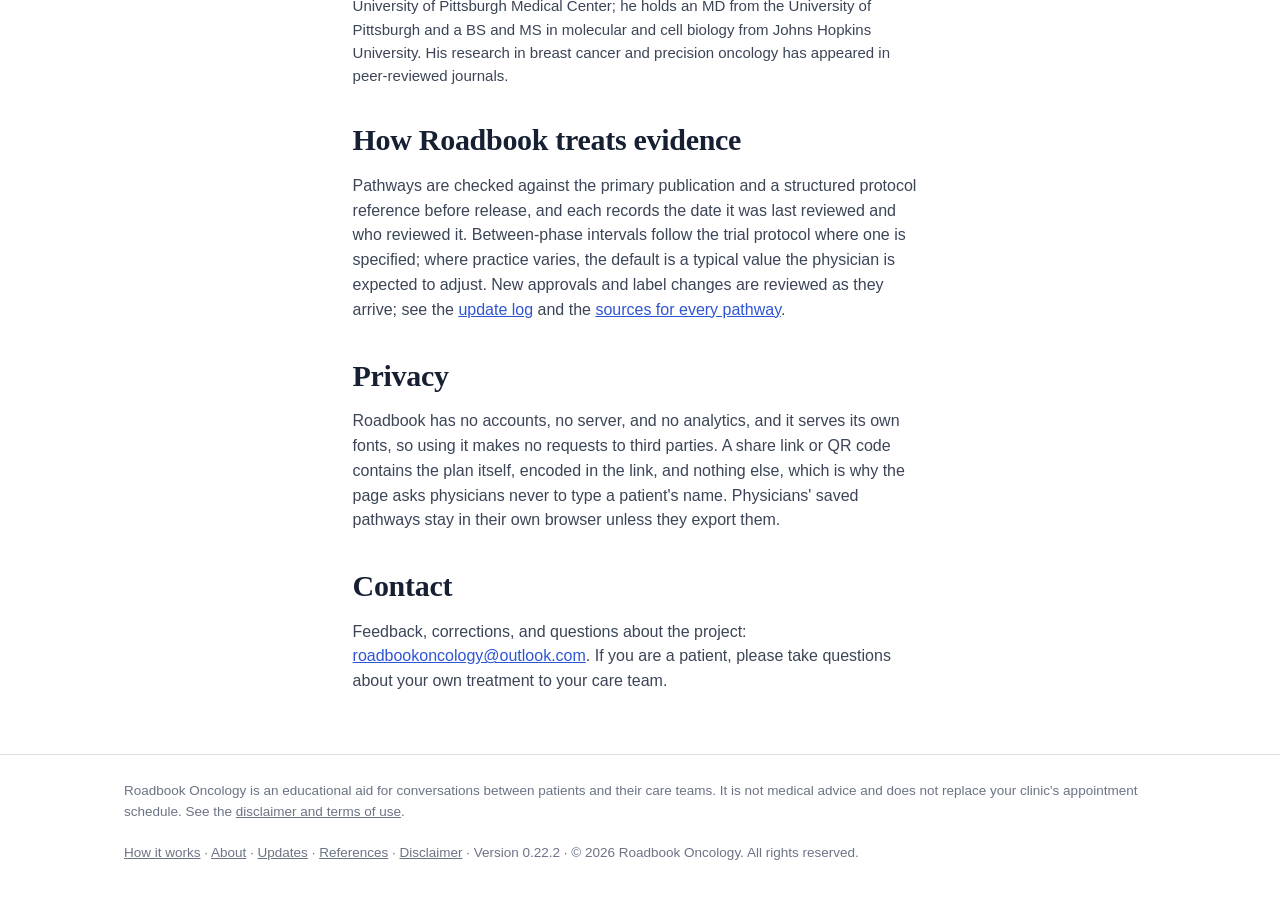
==== commit 125089fa: "Map: an alongside step spanning its anchor joins the anchor's bar (0.22.2) The map had two grammars " ====
--- a/about.html
+++ b/about.html
@@ -77,7 +77,7 @@
   <div>Roadbook Oncology is an educational aid for conversations between patients and their care teams. It is not medical advice and does not replace your clinic's appointment schedule. See the <a href="disclaimer.html">disclaimer and terms of use</a>.</div>
   <div><a href="how-it-works.html">How it works</a> · <a href="about.html">About</a> · <a href="updates.html">Updates</a> · <a href="references.html">References</a> · <a href="disclaimer.html">Disclaimer</a> · <span id="ver"></span> · &copy; 2026 Roadbook Oncology. All rights reserved.</div>
 </div></footer>
-<script src="regimens.js?v=0.22.1"></script>
+<script src="regimens.js?v=0.22.2"></script>
 <script>document.getElementById('ver').textContent = 'Version ' + APP_VERSION;</script>
 
 </body></html>
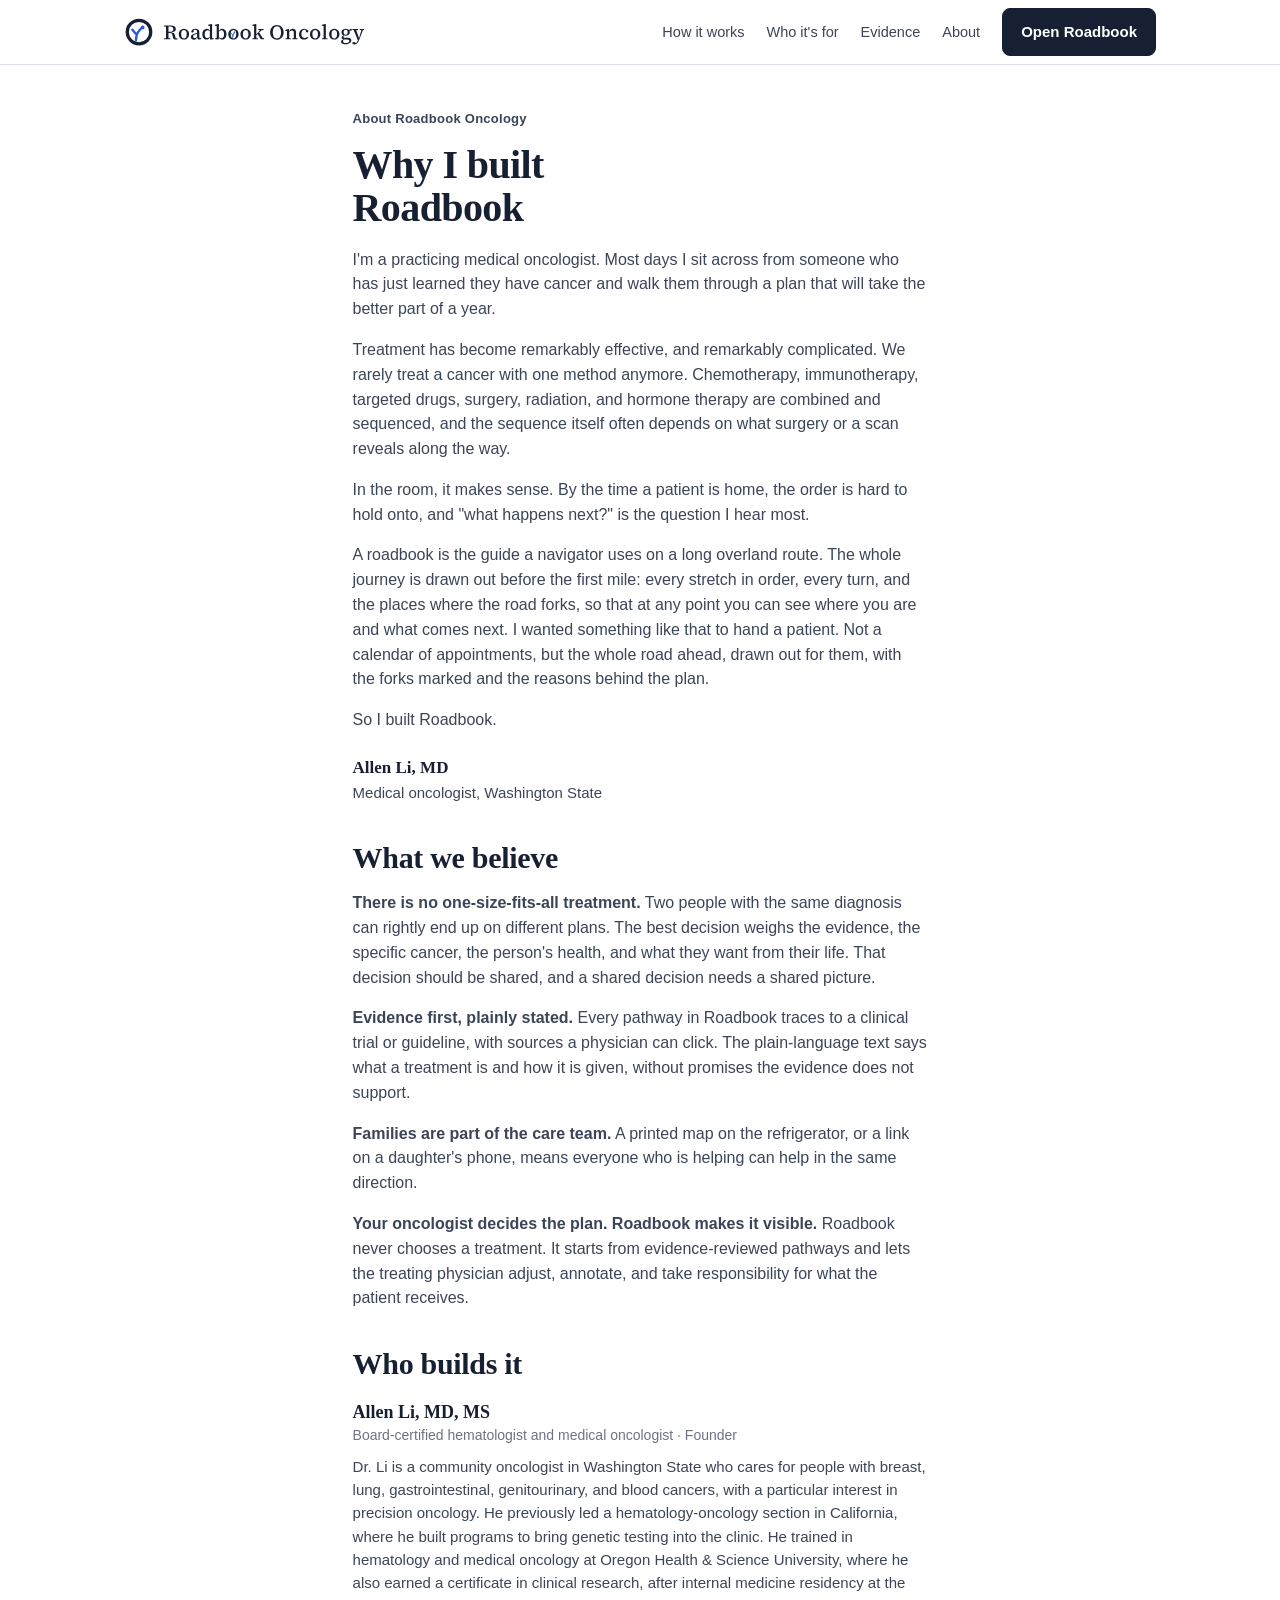
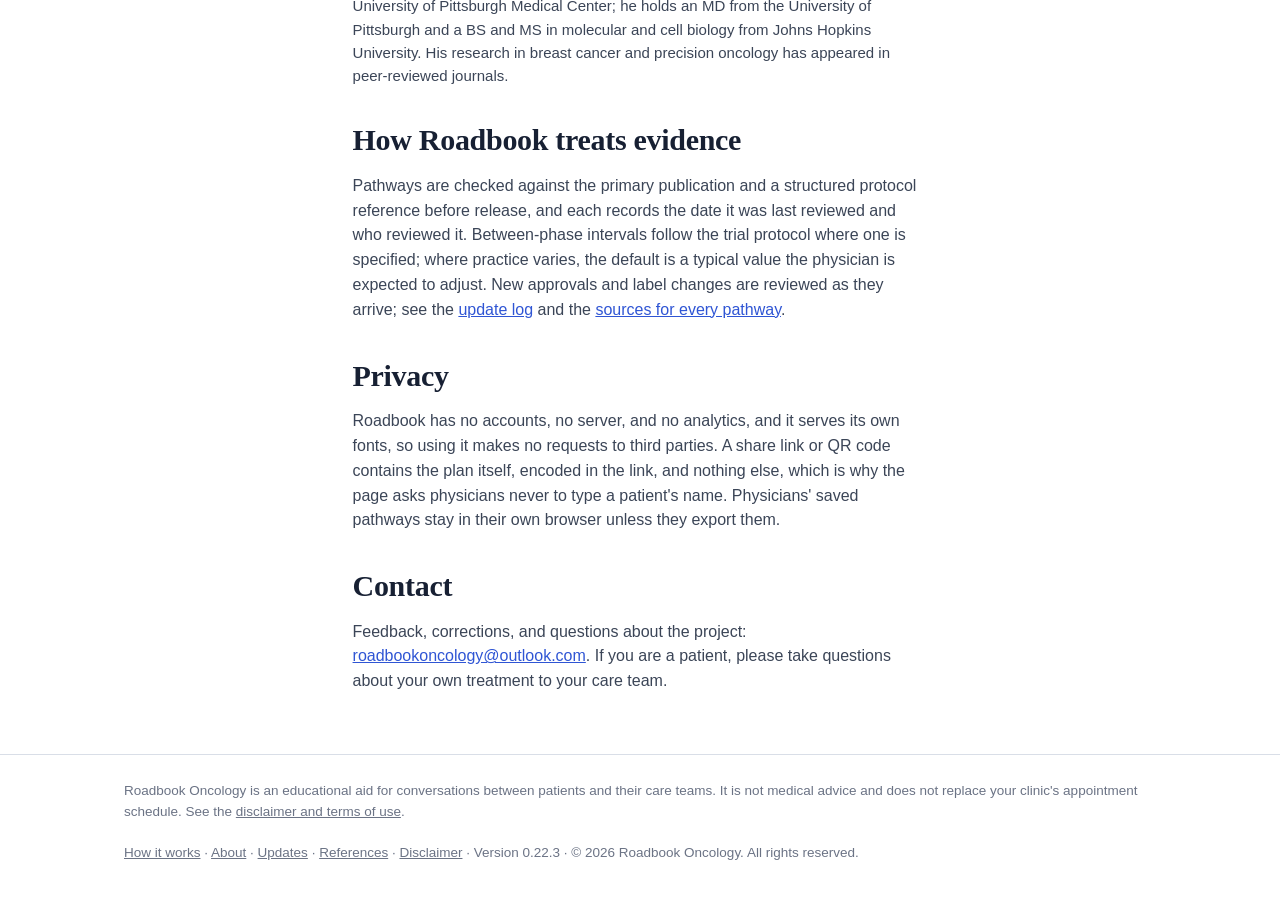
==== commit 7e043b96: "Preview bar: page-count note hidden on examples, one short line on phones (0.22.3) On a phone the to" ====
--- a/about.html
+++ b/about.html
@@ -77,7 +77,7 @@
   <div>Roadbook Oncology is an educational aid for conversations between patients and their care teams. It is not medical advice and does not replace your clinic's appointment schedule. See the <a href="disclaimer.html">disclaimer and terms of use</a>.</div>
   <div><a href="how-it-works.html">How it works</a> · <a href="about.html">About</a> · <a href="updates.html">Updates</a> · <a href="references.html">References</a> · <a href="disclaimer.html">Disclaimer</a> · <span id="ver"></span> · &copy; 2026 Roadbook Oncology. All rights reserved.</div>
 </div></footer>
-<script src="regimens.js?v=0.22.2"></script>
+<script src="regimens.js?v=0.22.3"></script>
 <script>document.getElementById('ver').textContent = 'Version ' + APP_VERSION;</script>
 
 </body></html>
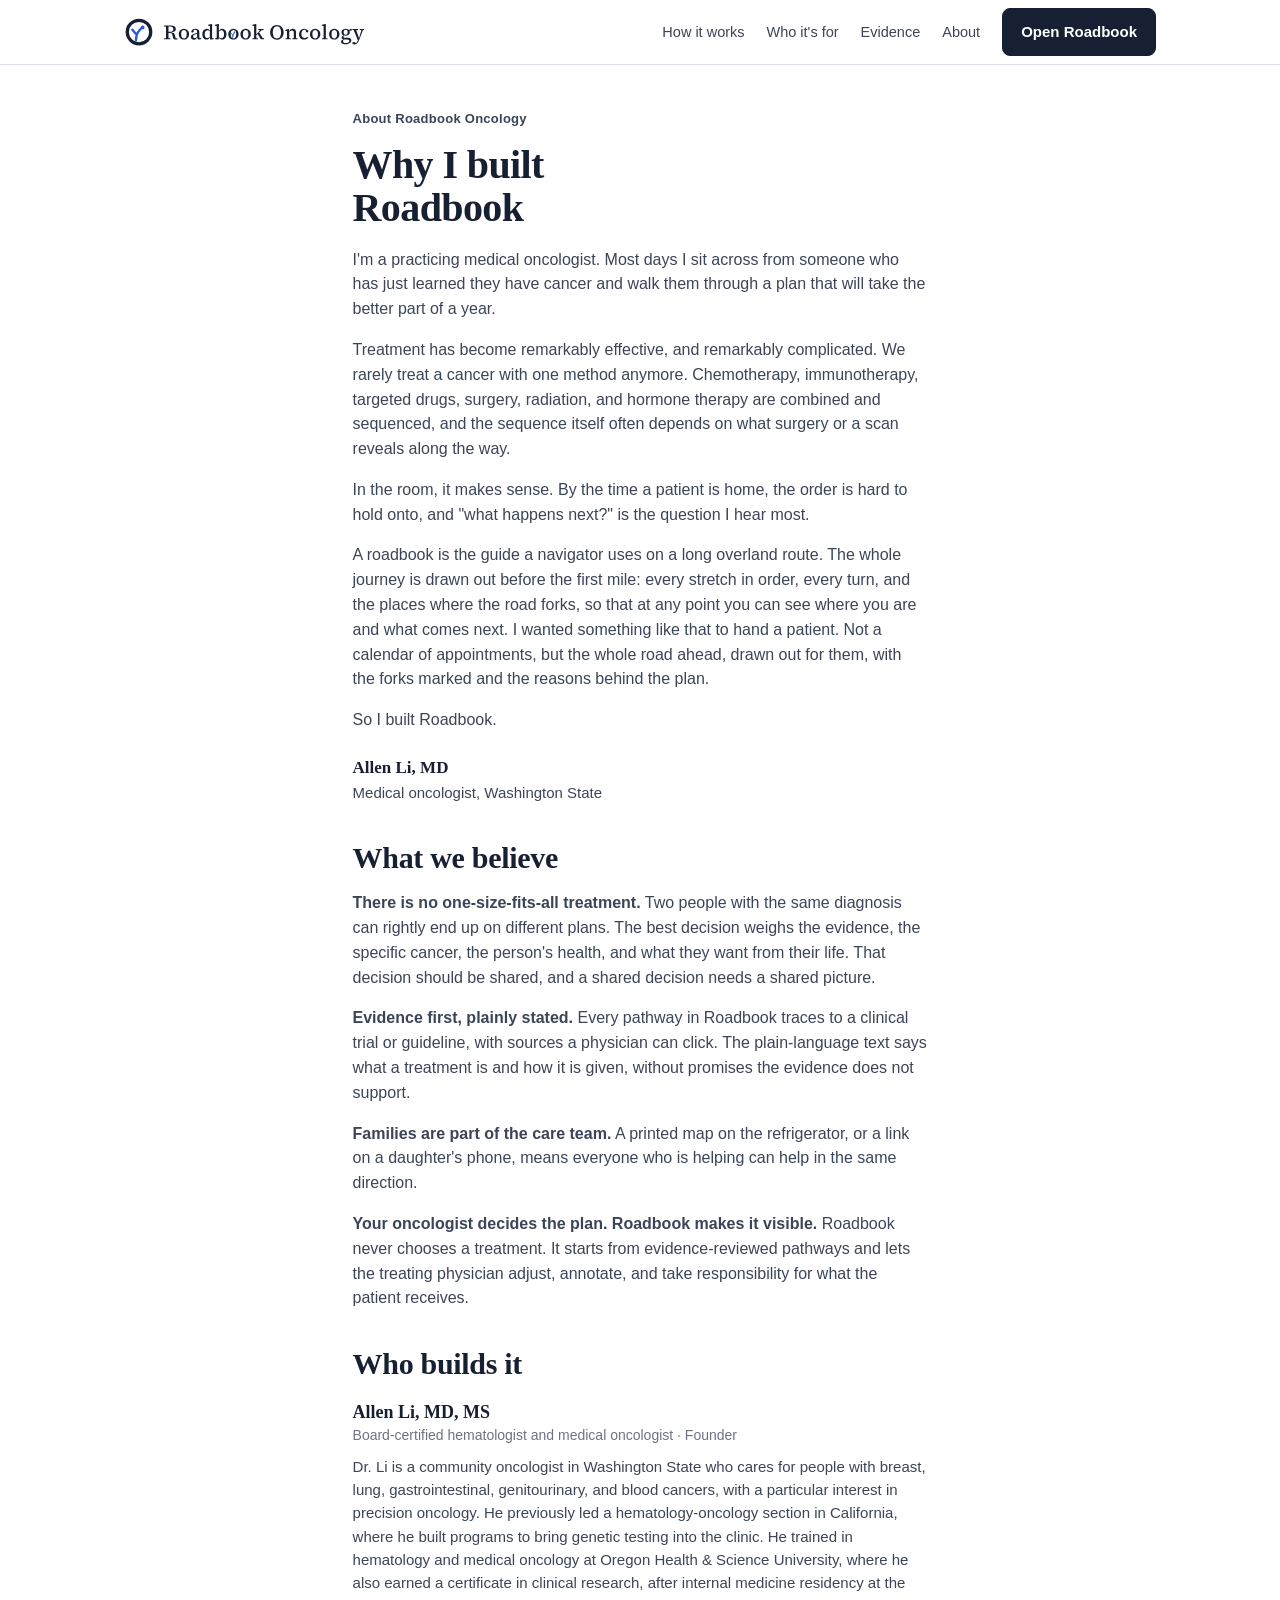
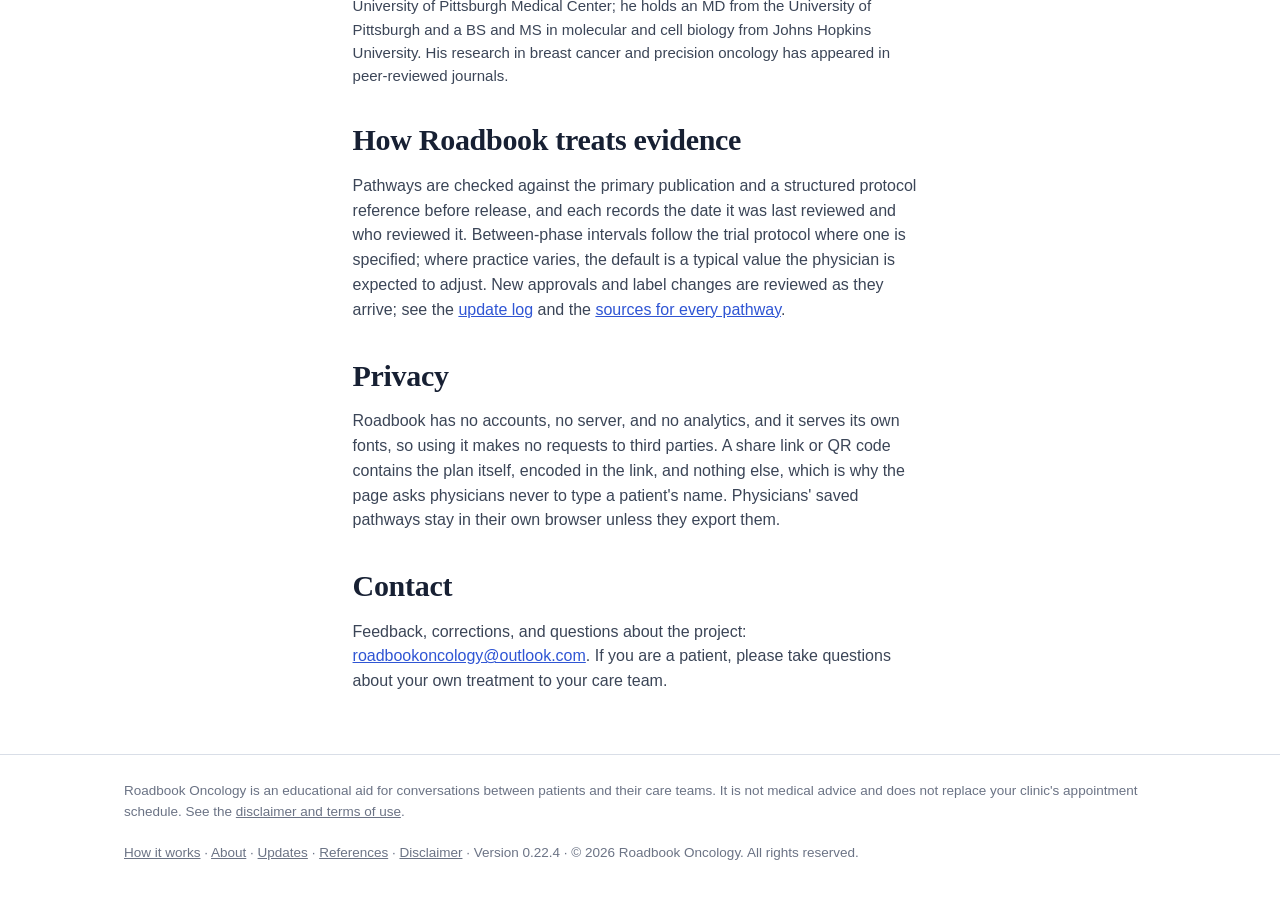
==== commit 14b208c5: "New pathway: surgery, gene test, chemotherapy matched to the risk tier (0.22.4) HR-positive, HER2-ne" ====
--- a/about.html
+++ b/about.html
@@ -77,7 +77,7 @@
   <div>Roadbook Oncology is an educational aid for conversations between patients and their care teams. It is not medical advice and does not replace your clinic's appointment schedule. See the <a href="disclaimer.html">disclaimer and terms of use</a>.</div>
   <div><a href="how-it-works.html">How it works</a> · <a href="about.html">About</a> · <a href="updates.html">Updates</a> · <a href="references.html">References</a> · <a href="disclaimer.html">Disclaimer</a> · <span id="ver"></span> · &copy; 2026 Roadbook Oncology. All rights reserved.</div>
 </div></footer>
-<script src="regimens.js?v=0.22.3"></script>
+<script src="regimens.js?v=0.22.4"></script>
 <script>document.getElementById('ver').textContent = 'Version ' + APP_VERSION;</script>
 
 </body></html>
